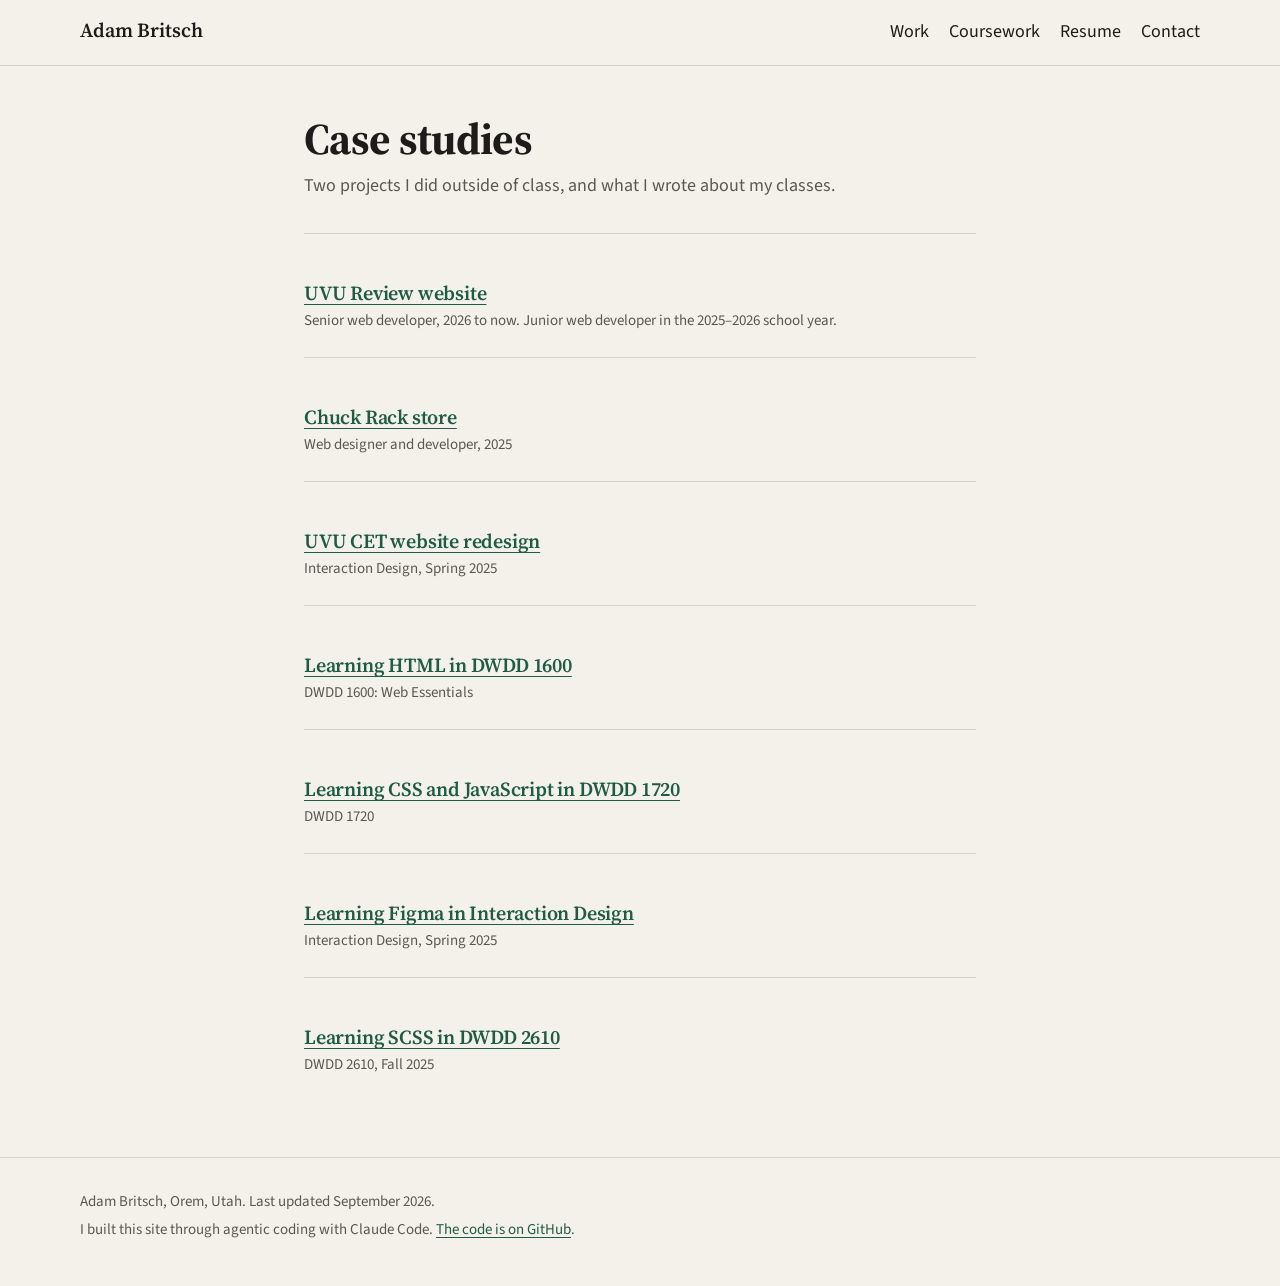
==== case-studies/index.html @ cd934121 "UVU Review roles: developer titles and tuition scholarships - Senior and junior roles are both web d" ====
<!DOCTYPE html>
<html lang="en">
<head>
    <meta charset="UTF-8">
    <meta name="viewport" content="width=device-width, initial-scale=1.0">
    <title>Case studies | Adam Britsch</title>
    <meta name="description" content="Case studies by Adam Britsch: the UVU Review website, the Chuck Rack store, and write-ups from his Web Design and Development classes.">
    <meta name="author" content="Adam Britsch">

    <link rel="preconnect" href="https://fonts.googleapis.com">
    <link rel="preconnect" href="https://fonts.gstatic.com" crossorigin>
    <link href="https://fonts.googleapis.com/css2?family=Source+Sans+3:wght@400;600&family=Source+Serif+4:opsz,wght@8..60,600;8..60,700&display=swap" rel="stylesheet">
    <link href="../css/styles.min.css" rel="stylesheet">

    <link rel="apple-touch-icon" sizes="180x180" href="../apple-touch-icon.png?v=2">
    <link rel="icon" type="image/png" sizes="32x32" href="../favicon-32x32.png?v=2">
    <link rel="icon" type="image/png" sizes="16x16" href="../favicon-16x16.png?v=2">
    <link rel="manifest" href="../site.webmanifest?v=2">
</head>
<body>
    <a class="skip-link" href="#main">Skip to main content</a>

    <header class="site-header">
        <div class="wrap">
            <a class="site-header__name" href="../index.html">Adam Britsch</a>
            <nav aria-label="Main">
                <ul class="site-nav">
                    <li><a href="../index.html#work">Work</a></li>
                    <li><a href="../index.html#coursework">Coursework</a></li>
                    <li><a href="../index.html#resume">Resume</a></li>
                    <li><a href="../index.html#contact">Contact</a></li>
                </ul>
            </nav>
        </div>
    </header>

    <main id="main" class="article">
        <h1>Case studies</h1>
        <p class="article__meta">Two projects I did outside of class, and what I wrote about my classes.</p>

        <ul class="study-list">
            <li>
                <h2><a href="uvu-review.html">UVU Review website</a></h2>
                <p class="meta">Senior web developer, 2026 to now. Junior web developer in the 2025–2026 school year.</p>
            </li>
            <li>
                <h2><a href="case-study-01.html">Chuck Rack store</a></h2>
                <p class="meta">Web designer and developer, 2025</p>
            </li>
            <li>
                <h2><a href="case-study-02.html">UVU CET website redesign</a></h2>
                <p class="meta">Interaction Design, Spring 2025</p>
            </li>
            <li>
                <h2><a href="case-study-03.html">Learning HTML in DWDD 1600</a></h2>
                <p class="meta">DWDD 1600: Web Essentials</p>
            </li>
            <li>
                <h2><a href="case-study-04.html">Learning CSS and JavaScript in DWDD 1720</a></h2>
                <p class="meta">DWDD 1720</p>
            </li>
            <li>
                <h2><a href="case-study-05.html">Learning Figma in Interaction Design</a></h2>
                <p class="meta">Interaction Design, Spring 2025</p>
            </li>
            <li>
                <h2><a href="case-study-06.html">Learning SCSS in DWDD 2610</a></h2>
                <p class="meta">DWDD 2610, Fall 2025</p>
            </li>
        </ul>
    </main>

    <footer class="site-footer">
        <div class="wrap">
            <p>Adam Britsch, Orem, Utah. Last updated September 2026.</p>
            <p>I built this site through agentic coding with Claude Code. <a href="https://github.com/adamkbritsch/Portfolio">The code is on GitHub</a>.</p>
        </div>
    </footer>
</body>
</html>
---- css/styles.min.css ----
/*! normalize.css v8.0.1 | MIT License | github.com/necolas/normalize.css */html{line-height:1.15;-webkit-text-size-adjust:100%}body{margin:0}main{display:block}h1{font-size:2em;margin:.67em 0}hr{box-sizing:content-box;height:0;overflow:visible}pre{font-family:monospace,monospace;font-size:1em}a{background-color:rgba(0,0,0,0)}abbr[title]{border-bottom:none;text-decoration:underline;text-decoration:underline dotted}b,strong{font-weight:bolder}code,kbd,samp{font-family:monospace,monospace;font-size:1em}small{font-size:80%}sub,sup{font-size:75%;line-height:0;position:relative;vertical-align:baseline}sub{bottom:-0.25em}sup{top:-0.5em}img{border-style:none}button,input,optgroup,select,textarea{font-family:inherit;font-size:100%;line-height:1.15;margin:0}button,input{overflow:visible}button,select{text-transform:none}button,[type=button],[type=reset],[type=submit]{-webkit-appearance:button;appearance:button}button::-moz-focus-inner,[type=button]::-moz-focus-inner,[type=reset]::-moz-focus-inner,[type=submit]::-moz-focus-inner{border-style:none;padding:0}button:-moz-focusring,[type=button]:-moz-focusring,[type=reset]:-moz-focusring,[type=submit]:-moz-focusring{outline:1px dotted ButtonText}fieldset{padding:.35em .75em .625em}legend{box-sizing:border-box;color:inherit;display:table;max-width:100%;padding:0;white-space:normal}progress{vertical-align:baseline}textarea{overflow:auto}[type=checkbox],[type=radio]{box-sizing:border-box;padding:0}[type=number]::-webkit-inner-spin-button,[type=number]::-webkit-outer-spin-button{height:auto}[type=search]{-webkit-appearance:textfield;appearance:textfield;outline-offset:-2px}[type=search]::-webkit-search-decoration{-webkit-appearance:none}::-webkit-file-upload-button{-webkit-appearance:button;font:inherit}details{display:block}summary{display:list-item}template{display:none}[hidden]{display:none}*,*::before,*::after{box-sizing:border-box}body{margin:0;background:#f4f1ea;color:#1d1c1a;font-family:"Source Sans 3",-apple-system,BlinkMacSystemFont,"Segoe UI",Helvetica,Arial,sans-serif;font-size:1.0625rem;font-weight:400;line-height:1.6}img{display:block;max-width:100%;height:auto}html{scroll-padding-top:99px}h1,h2,h3,h4{margin:0 0 .5em;font-family:"Source Serif 4",Georgia,"Times New Roman",serif;font-weight:600;line-height:1.15;text-wrap:balance}h1{font-size:2.375rem;font-weight:700;letter-spacing:-0.015em}h2{font-size:1.75rem;letter-spacing:-0.01em}h3{font-size:1.25rem}h4{font-size:1.125rem}p,ul,figure{margin:0 0 1em}a{color:#1f5c46;text-decoration-thickness:1px;text-underline-offset:.18em}a:hover{color:#143d2f;text-decoration-thickness:2px}a:focus-visible{outline:3px solid #1f5c46;outline-offset:2px;border-radius:2px}.skip-link{position:absolute;top:-4rem;left:16px;z-index:10;padding:.5rem .75rem;background:#1d1c1a;color:#f4f1ea;font-family:"Source Sans 3",-apple-system,BlinkMacSystemFont,"Segoe UI",Helvetica,Arial,sans-serif}.skip-link:focus{top:16px}.wrap{max-width:72rem;margin:0 auto;padding:0 16px}.meta{margin-bottom:.5rem;color:#5b5852;font-family:"Source Sans 3",-apple-system,BlinkMacSystemFont,"Segoe UI",Helvetica,Arial,sans-serif;font-size:.9375rem}.link-row{display:flex;flex-wrap:wrap;gap:.25rem 1.25rem;font-family:"Source Sans 3",-apple-system,BlinkMacSystemFont,"Segoe UI",Helvetica,Arial,sans-serif}.site-header{position:sticky;top:0;z-index:5;border-bottom:1px solid #d9d4c9;background:#f4f1ea}.site-header .wrap{display:flex;flex-wrap:wrap;align-items:baseline;justify-content:space-between;gap:.25rem 1.5rem;padding-top:.875rem;padding-bottom:.875rem}.site-header__name{color:#1d1c1a;font-family:"Source Serif 4",Georgia,"Times New Roman",serif;font-size:1.25rem;font-weight:600;text-decoration:none}.site-nav{display:flex;flex-wrap:wrap;gap:0 1.25rem;margin:0;padding:0;font-family:"Source Sans 3",-apple-system,BlinkMacSystemFont,"Segoe UI",Helvetica,Arial,sans-serif;list-style:none}.site-nav a{display:inline-block;padding:.25rem 0;color:#1d1c1a;text-decoration:none}.site-nav a:hover{color:#1f5c46;text-decoration:underline}@media(max-width: 22rem){.site-nav{gap:0 .75rem}}.intro{padding-top:2.5rem;padding-bottom:2.5rem}.intro__photo{width:96px;height:96px;margin-bottom:1.25rem;border-radius:50%}.intro__lede{max-width:42rem;font-size:1.1875rem}.section{padding:2.5rem 0;border-top:1px solid #d9d4c9}.section__intro{max-width:42rem;margin-bottom:2rem;color:#5b5852}.prose{max-width:42rem}.prose p:last-child{margin-bottom:0}.subhead{margin-top:3rem;margin-bottom:.75rem}.project{margin-bottom:3rem}.project:last-child{margin-bottom:0}.project__image{margin:0 0 1.25rem}.shot{border:1px solid #d9d4c9;border-radius:4px}.builds{display:grid;gap:2rem 1.5rem;margin:0;padding:0;list-style:none}.build img{aspect-ratio:16/10;margin-bottom:.75rem;object-fit:cover;object-position:top}.build h3{margin-bottom:.125rem;font-size:1.125rem}.build p:last-child{margin-bottom:0}.writeups{padding-left:1.25rem}.writeups li{margin-bottom:.25rem}.courses{display:grid;gap:2rem}.course ul{margin:0;padding:0;list-style:none}.course li{padding:.3rem 0;border-top:1px solid #d9d4c9}.resume{display:grid;gap:1rem 3rem}.entries{margin:0 0 2rem;padding:0;list-style:none}.entry{padding:1rem 0;border-top:1px solid #d9d4c9}.entry p{margin-bottom:.25rem}.entry__title{font-family:"Source Serif 4",Georgia,"Times New Roman",serif;font-weight:600}.resume .subhead{margin-top:2rem}.skills{padding-left:1.25rem}.contact-list{margin:0;padding:0;list-style:none}.contact-list li{display:grid;grid-template-columns:5.5rem 1fr;gap:1rem;padding:.6rem 0;border-top:1px solid #d9d4c9;overflow-wrap:anywhere}.contact-list span{color:#5b5852;font-family:"Source Sans 3",-apple-system,BlinkMacSystemFont,"Segoe UI",Helvetica,Arial,sans-serif}.site-footer{padding:2rem 0 2.5rem;border-top:1px solid #d9d4c9;color:#5b5852;font-family:"Source Sans 3",-apple-system,BlinkMacSystemFont,"Segoe UI",Helvetica,Arial,sans-serif;font-size:.9375rem}.site-footer p{margin-bottom:.25rem}.article{display:grid;grid-template-columns:1fr min(42rem,100%) 1fr;padding:2rem 16px 3.5rem}.article>*{grid-column:2}.article>figure{grid-column:1/-1;justify-self:center;width:100%;max-width:60rem;margin:1.5rem 0 2rem}.article h1{margin-bottom:.5rem}.article h2{margin-top:2rem;font-size:1.5rem}.article li{margin-bottom:.5rem}.article figcaption{margin-top:.5rem;color:#5b5852;font-family:"Source Sans 3",-apple-system,BlinkMacSystemFont,"Segoe UI",Helvetica,Arial,sans-serif;font-size:.9375rem}.article__back{margin-bottom:1.5rem;font-family:"Source Sans 3",-apple-system,BlinkMacSystemFont,"Segoe UI",Helvetica,Arial,sans-serif;font-size:.9375rem}.article__meta{margin-bottom:2rem;color:#5b5852;font-family:"Source Sans 3",-apple-system,BlinkMacSystemFont,"Segoe UI",Helvetica,Arial,sans-serif}.article__note{color:#5b5852;font-family:"Source Sans 3",-apple-system,BlinkMacSystemFont,"Segoe UI",Helvetica,Arial,sans-serif;font-size:.9375rem}.article__links{margin-top:2rem;padding-top:1.25rem;border-top:1px solid #d9d4c9}.pager{display:flex;justify-content:space-between;gap:1rem;margin-top:1.5rem;font-family:"Source Sans 3",-apple-system,BlinkMacSystemFont,"Segoe UI",Helvetica,Arial,sans-serif}.pager a{max-width:48%}.pager a[rel=next]{margin-left:auto;text-align:right}.pager span{display:block;color:#5b5852;font-size:.875rem}.study-list{margin:0;padding:0;list-style:none}.study-list li{padding:1rem 0;border-top:1px solid #d9d4c9}.study-list h2{margin-bottom:.25rem;font-size:1.25rem}.study-list p{margin:0}@media only screen and (min-width: 35rem){html{scroll-padding-top:65px}body{font-size:1.125rem}h1{font-size:2.75rem}h2{font-size:2rem}.intro{display:grid;grid-template-columns:auto 1fr;align-items:start;gap:0 1.75rem;padding-top:3.5rem;padding-bottom:3.5rem}.intro__photo{width:120px;height:120px;margin:.35rem 0 0}.section{padding:3.5rem 0}.builds,.courses{grid-template-columns:repeat(2, 1fr)}.article{padding-top:3rem}.article h1{font-size:2.5rem}}@media only screen and (min-width: 60rem){h1{font-size:3.25rem}.project{display:grid;grid-template-columns:3fr 2fr;align-items:center;gap:2.5rem;margin-bottom:4rem}.project__image{margin:0}.builds,.courses{grid-template-columns:repeat(3, 1fr)}.resume{grid-template-columns:3fr 2fr}.article h1{font-size:2.75rem}}
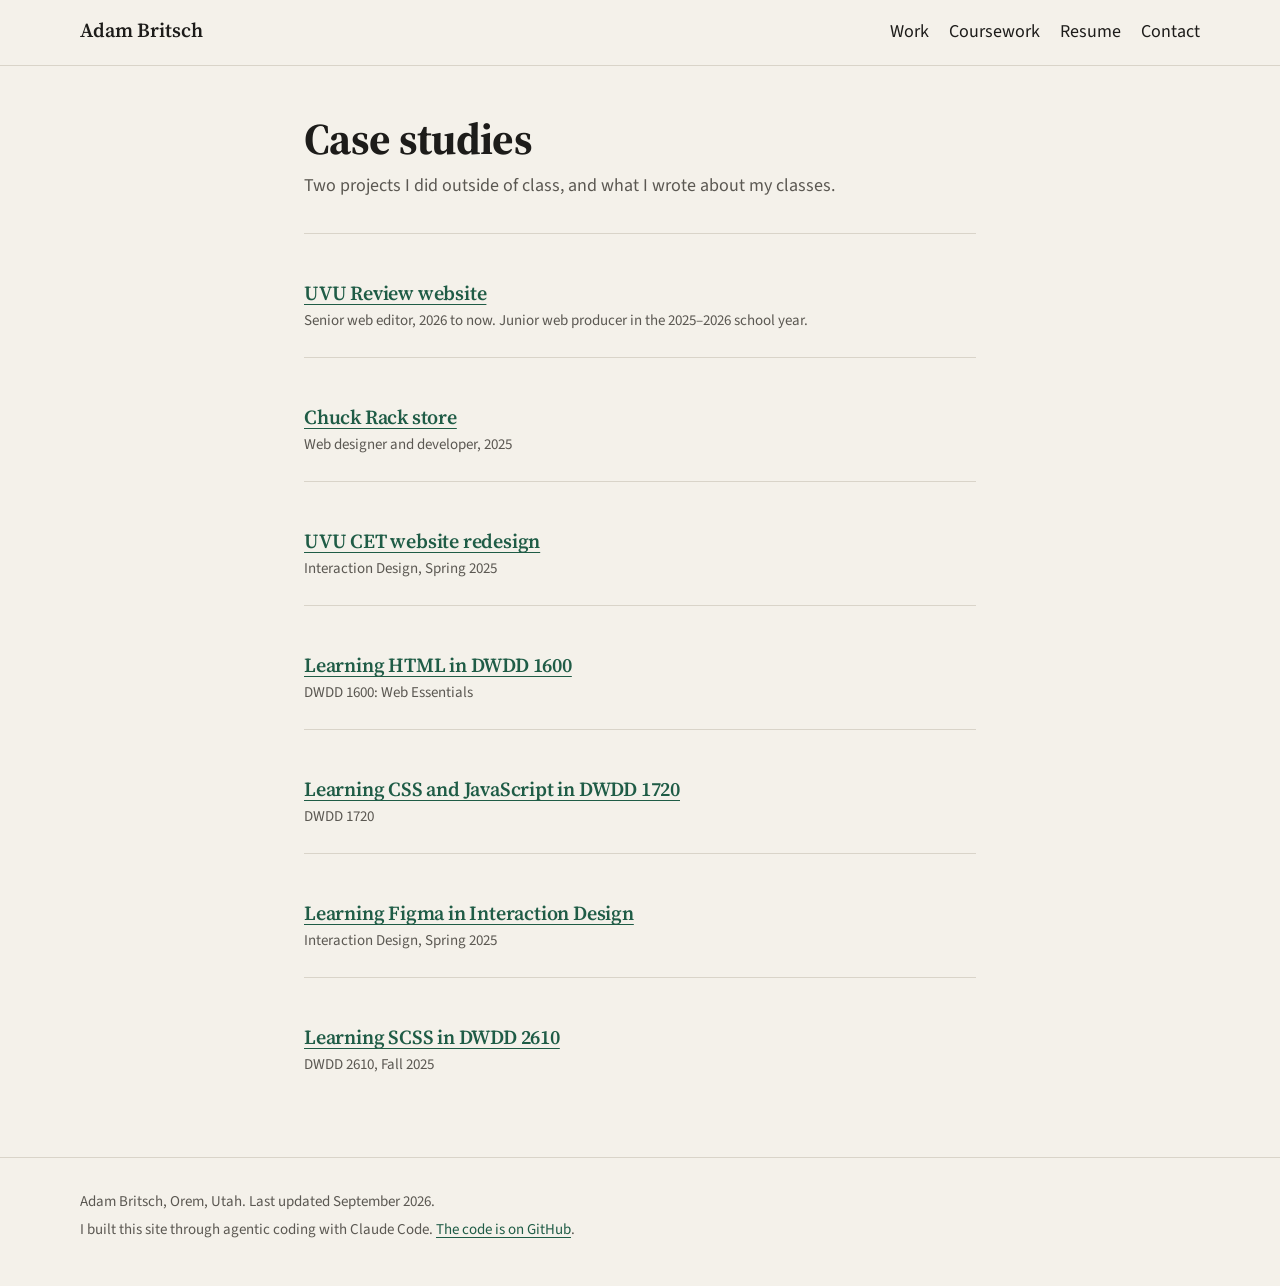
==== commit 8a49d464: "Match UVU Review titles to the record: junior web producer, senior web editor The Review's 2025-2026" ====
--- a/case-studies/index.html
+++ b/case-studies/index.html
@@ -41,7 +41,7 @@
         <ul class="study-list">
             <li>
                 <h2><a href="uvu-review.html">UVU Review website</a></h2>
-                <p class="meta">Senior web developer, 2026 to now. Junior web developer in the 2025–2026 school year.</p>
+                <p class="meta">Senior web editor, 2026 to now. Junior web producer in the 2025–2026 school year.</p>
             </li>
             <li>
                 <h2><a href="case-study-01.html">Chuck Rack store</a></h2>
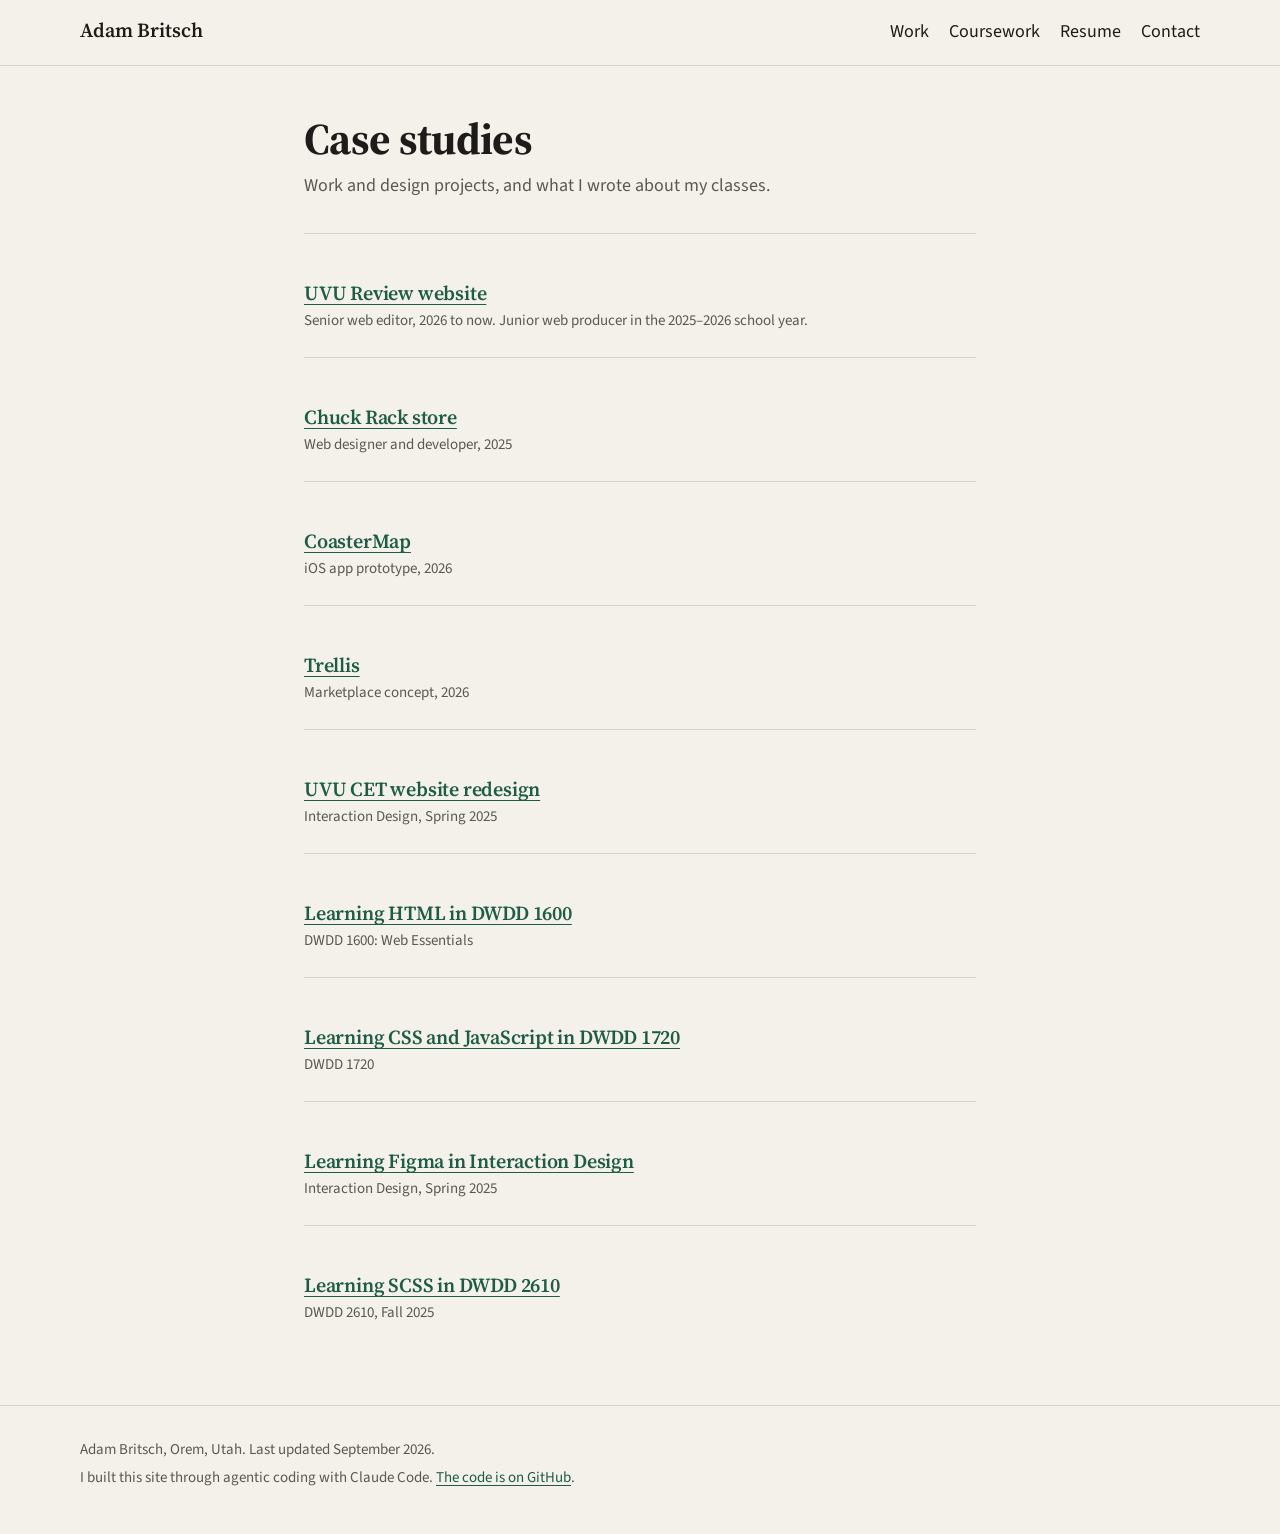
==== commit 6feedae6: "Give CoasterMap and Trellis their own pages, and rein in the image sizes - New pages for both projec" ====
--- a/case-studies/index.html
+++ b/case-studies/index.html
@@ -36,7 +36,7 @@
 
     <main id="main" class="article">
         <h1>Case studies</h1>
-        <p class="article__meta">Two projects I did outside of class, and what I wrote about my classes.</p>
+        <p class="article__meta">Work and design projects, and what I wrote about my classes.</p>
 
         <ul class="study-list">
             <li>
@@ -46,6 +46,14 @@
             <li>
                 <h2><a href="case-study-01.html">Chuck Rack store</a></h2>
                 <p class="meta">Web designer and developer, 2025</p>
+            </li>
+            <li>
+                <h2><a href="coastermap.html">CoasterMap</a></h2>
+                <p class="meta">iOS app prototype, 2026</p>
+            </li>
+            <li>
+                <h2><a href="trellis.html">Trellis</a></h2>
+                <p class="meta">Marketplace concept, 2026</p>
             </li>
             <li>
                 <h2><a href="case-study-02.html">UVU CET website redesign</a></h2>
--- a/css/styles.min.css
+++ b/css/styles.min.css
@@ -1 +1 @@
-/*! normalize.css v8.0.1 | MIT License | github.com/necolas/normalize.css */html{line-height:1.15;-webkit-text-size-adjust:100%}body{margin:0}main{display:block}h1{font-size:2em;margin:.67em 0}hr{box-sizing:content-box;height:0;overflow:visible}pre{font-family:monospace,monospace;font-size:1em}a{background-color:rgba(0,0,0,0)}abbr[title]{border-bottom:none;text-decoration:underline;text-decoration:underline dotted}b,strong{font-weight:bolder}code,kbd,samp{font-family:monospace,monospace;font-size:1em}small{font-size:80%}sub,sup{font-size:75%;line-height:0;position:relative;vertical-align:baseline}sub{bottom:-0.25em}sup{top:-0.5em}img{border-style:none}button,input,optgroup,select,textarea{font-family:inherit;font-size:100%;line-height:1.15;margin:0}button,input{overflow:visible}button,select{text-transform:none}button,[type=button],[type=reset],[type=submit]{-webkit-appearance:button;appearance:button}button::-moz-focus-inner,[type=button]::-moz-focus-inner,[type=reset]::-moz-focus-inner,[type=submit]::-moz-focus-inner{border-style:none;padding:0}button:-moz-focusring,[type=button]:-moz-focusring,[type=reset]:-moz-focusring,[type=submit]:-moz-focusring{outline:1px dotted ButtonText}fieldset{padding:.35em .75em .625em}legend{box-sizing:border-box;color:inherit;display:table;max-width:100%;padding:0;white-space:normal}progress{vertical-align:baseline}textarea{overflow:auto}[type=checkbox],[type=radio]{box-sizing:border-box;padding:0}[type=number]::-webkit-inner-spin-button,[type=number]::-webkit-outer-spin-button{height:auto}[type=search]{-webkit-appearance:textfield;appearance:textfield;outline-offset:-2px}[type=search]::-webkit-search-decoration{-webkit-appearance:none}::-webkit-file-upload-button{-webkit-appearance:button;font:inherit}details{display:block}summary{display:list-item}template{display:none}[hidden]{display:none}*,*::before,*::after{box-sizing:border-box}body{margin:0;background:#f4f1ea;color:#1d1c1a;font-family:"Source Sans 3",-apple-system,BlinkMacSystemFont,"Segoe UI",Helvetica,Arial,sans-serif;font-size:1.0625rem;font-weight:400;line-height:1.6}img{display:block;max-width:100%;height:auto}html{scroll-padding-top:99px}h1,h2,h3,h4{margin:0 0 .5em;font-family:"Source Serif 4",Georgia,"Times New Roman",serif;font-weight:600;line-height:1.15;text-wrap:balance}h1{font-size:2.375rem;font-weight:700;letter-spacing:-0.015em}h2{font-size:1.75rem;letter-spacing:-0.01em}h3{font-size:1.25rem}h4{font-size:1.125rem}p,ul,figure{margin:0 0 1em}a{color:#1f5c46;text-decoration-thickness:1px;text-underline-offset:.18em}a:hover{color:#143d2f;text-decoration-thickness:2px}a:focus-visible{outline:3px solid #1f5c46;outline-offset:2px;border-radius:2px}.skip-link{position:absolute;top:-4rem;left:16px;z-index:10;padding:.5rem .75rem;background:#1d1c1a;color:#f4f1ea;font-family:"Source Sans 3",-apple-system,BlinkMacSystemFont,"Segoe UI",Helvetica,Arial,sans-serif}.skip-link:focus{top:16px}.wrap{max-width:72rem;margin:0 auto;padding:0 16px}.meta{margin-bottom:.5rem;color:#5b5852;font-family:"Source Sans 3",-apple-system,BlinkMacSystemFont,"Segoe UI",Helvetica,Arial,sans-serif;font-size:.9375rem}.link-row{display:flex;flex-wrap:wrap;gap:.25rem 1.25rem;font-family:"Source Sans 3",-apple-system,BlinkMacSystemFont,"Segoe UI",Helvetica,Arial,sans-serif}.site-header{position:sticky;top:0;z-index:5;border-bottom:1px solid #d9d4c9;background:#f4f1ea}.site-header .wrap{display:flex;flex-wrap:wrap;align-items:baseline;justify-content:space-between;gap:.25rem 1.5rem;padding-top:.875rem;padding-bottom:.875rem}.site-header__name{color:#1d1c1a;font-family:"Source Serif 4",Georgia,"Times New Roman",serif;font-size:1.25rem;font-weight:600;text-decoration:none}.site-nav{display:flex;flex-wrap:wrap;gap:0 1.25rem;margin:0;padding:0;font-family:"Source Sans 3",-apple-system,BlinkMacSystemFont,"Segoe UI",Helvetica,Arial,sans-serif;list-style:none}.site-nav a{display:inline-block;padding:.25rem 0;color:#1d1c1a;text-decoration:none}.site-nav a:hover{color:#1f5c46;text-decoration:underline}@media(max-width: 22rem){.site-nav{gap:0 .75rem}}.intro{padding-top:2.5rem;padding-bottom:2.5rem}.intro__photo{width:96px;height:96px;margin-bottom:1.25rem;border-radius:50%}.intro__lede{max-width:42rem;font-size:1.1875rem}.section{padding:2.5rem 0;border-top:1px solid #d9d4c9}.section__intro{max-width:42rem;margin-bottom:2rem;color:#5b5852}.prose{max-width:42rem}.prose p:last-child{margin-bottom:0}.subhead{margin-top:3rem;margin-bottom:.75rem}.project{margin-bottom:3rem}.project:last-child{margin-bottom:0}.project__image{margin:0 0 1.25rem}.shot{border:1px solid #d9d4c9;border-radius:4px}.builds{display:grid;gap:2rem 1.5rem;margin:0;padding:0;list-style:none}.build img{aspect-ratio:16/10;margin-bottom:.75rem;object-fit:cover;object-position:top}.build h3{margin-bottom:.125rem;font-size:1.125rem}.build p:last-child{margin-bottom:0}.writeups{padding-left:1.25rem}.writeups li{margin-bottom:.25rem}.courses{display:grid;gap:2rem}.course ul{margin:0;padding:0;list-style:none}.course li{padding:.3rem 0;border-top:1px solid #d9d4c9}.resume{display:grid;gap:1rem 3rem}.entries{margin:0 0 2rem;padding:0;list-style:none}.entry{padding:1rem 0;border-top:1px solid #d9d4c9}.entry p{margin-bottom:.25rem}.entry__title{font-family:"Source Serif 4",Georgia,"Times New Roman",serif;font-weight:600}.resume .subhead{margin-top:2rem}.skills{padding-left:1.25rem}.contact-list{margin:0;padding:0;list-style:none}.contact-list li{display:grid;grid-template-columns:5.5rem 1fr;gap:1rem;padding:.6rem 0;border-top:1px solid #d9d4c9;overflow-wrap:anywhere}.contact-list span{color:#5b5852;font-family:"Source Sans 3",-apple-system,BlinkMacSystemFont,"Segoe UI",Helvetica,Arial,sans-serif}.site-footer{padding:2rem 0 2.5rem;border-top:1px solid #d9d4c9;color:#5b5852;font-family:"Source Sans 3",-apple-system,BlinkMacSystemFont,"Segoe UI",Helvetica,Arial,sans-serif;font-size:.9375rem}.site-footer p{margin-bottom:.25rem}.article{display:grid;grid-template-columns:1fr min(42rem,100%) 1fr;padding:2rem 16px 3.5rem}.article>*{grid-column:2}.article>figure{grid-column:1/-1;justify-self:center;width:100%;max-width:60rem;margin:1.5rem 0 2rem}.article h1{margin-bottom:.5rem}.article h2{margin-top:2rem;font-size:1.5rem}.article li{margin-bottom:.5rem}.article figcaption{margin-top:.5rem;color:#5b5852;font-family:"Source Sans 3",-apple-system,BlinkMacSystemFont,"Segoe UI",Helvetica,Arial,sans-serif;font-size:.9375rem}.article__back{margin-bottom:1.5rem;font-family:"Source Sans 3",-apple-system,BlinkMacSystemFont,"Segoe UI",Helvetica,Arial,sans-serif;font-size:.9375rem}.article__meta{margin-bottom:2rem;color:#5b5852;font-family:"Source Sans 3",-apple-system,BlinkMacSystemFont,"Segoe UI",Helvetica,Arial,sans-serif}.article__note{color:#5b5852;font-family:"Source Sans 3",-apple-system,BlinkMacSystemFont,"Segoe UI",Helvetica,Arial,sans-serif;font-size:.9375rem}.article__links{margin-top:2rem;padding-top:1.25rem;border-top:1px solid #d9d4c9}.pager{display:flex;justify-content:space-between;gap:1rem;margin-top:1.5rem;font-family:"Source Sans 3",-apple-system,BlinkMacSystemFont,"Segoe UI",Helvetica,Arial,sans-serif}.pager a{max-width:48%}.pager a[rel=next]{margin-left:auto;text-align:right}.pager span{display:block;color:#5b5852;font-size:.875rem}.study-list{margin:0;padding:0;list-style:none}.study-list li{padding:1rem 0;border-top:1px solid #d9d4c9}.study-list h2{margin-bottom:.25rem;font-size:1.25rem}.study-list p{margin:0}@media only screen and (min-width: 35rem){html{scroll-padding-top:65px}body{font-size:1.125rem}h1{font-size:2.75rem}h2{font-size:2rem}.intro{display:grid;grid-template-columns:auto 1fr;align-items:start;gap:0 1.75rem;padding-top:3.5rem;padding-bottom:3.5rem}.intro__photo{width:120px;height:120px;margin:.35rem 0 0}.section{padding:3.5rem 0}.builds,.courses{grid-template-columns:repeat(2, 1fr)}.article{padding-top:3rem}.article h1{font-size:2.5rem}}@media only screen and (min-width: 60rem){h1{font-size:3.25rem}.project{display:grid;grid-template-columns:3fr 2fr;align-items:center;gap:2.5rem;margin-bottom:4rem}.project__image{margin:0}.builds,.courses{grid-template-columns:repeat(3, 1fr)}.resume{grid-template-columns:3fr 2fr}.article h1{font-size:2.75rem}}
+/*! normalize.css v8.0.1 | MIT License | github.com/necolas/normalize.css */html{line-height:1.15;-webkit-text-size-adjust:100%}body{margin:0}main{display:block}h1{font-size:2em;margin:.67em 0}hr{box-sizing:content-box;height:0;overflow:visible}pre{font-family:monospace,monospace;font-size:1em}a{background-color:rgba(0,0,0,0)}abbr[title]{border-bottom:none;text-decoration:underline;text-decoration:underline dotted}b,strong{font-weight:bolder}code,kbd,samp{font-family:monospace,monospace;font-size:1em}small{font-size:80%}sub,sup{font-size:75%;line-height:0;position:relative;vertical-align:baseline}sub{bottom:-0.25em}sup{top:-0.5em}img{border-style:none}button,input,optgroup,select,textarea{font-family:inherit;font-size:100%;line-height:1.15;margin:0}button,input{overflow:visible}button,select{text-transform:none}button,[type=button],[type=reset],[type=submit]{-webkit-appearance:button;appearance:button}button::-moz-focus-inner,[type=button]::-moz-focus-inner,[type=reset]::-moz-focus-inner,[type=submit]::-moz-focus-inner{border-style:none;padding:0}button:-moz-focusring,[type=button]:-moz-focusring,[type=reset]:-moz-focusring,[type=submit]:-moz-focusring{outline:1px dotted ButtonText}fieldset{padding:.35em .75em .625em}legend{box-sizing:border-box;color:inherit;display:table;max-width:100%;padding:0;white-space:normal}progress{vertical-align:baseline}textarea{overflow:auto}[type=checkbox],[type=radio]{box-sizing:border-box;padding:0}[type=number]::-webkit-inner-spin-button,[type=number]::-webkit-outer-spin-button{height:auto}[type=search]{-webkit-appearance:textfield;appearance:textfield;outline-offset:-2px}[type=search]::-webkit-search-decoration{-webkit-appearance:none}::-webkit-file-upload-button{-webkit-appearance:button;font:inherit}details{display:block}summary{display:list-item}template{display:none}[hidden]{display:none}*,*::before,*::after{box-sizing:border-box}body{margin:0;background:#f4f1ea;color:#1d1c1a;font-family:"Source Sans 3",-apple-system,BlinkMacSystemFont,"Segoe UI",Helvetica,Arial,sans-serif;font-size:1.0625rem;font-weight:400;line-height:1.6}img{display:block;max-width:100%;height:auto}html{scroll-padding-top:99px}h1,h2,h3,h4{margin:0 0 .5em;font-family:"Source Serif 4",Georgia,"Times New Roman",serif;font-weight:600;line-height:1.15;text-wrap:balance}h1{font-size:2.375rem;font-weight:700;letter-spacing:-0.015em}h2{font-size:1.75rem;letter-spacing:-0.01em}h3{font-size:1.25rem}h4{font-size:1.125rem}p,ul,figure{margin:0 0 1em}a{color:#1f5c46;text-decoration-thickness:1px;text-underline-offset:.18em}a:hover{color:#143d2f;text-decoration-thickness:2px}a:focus-visible{outline:3px solid #1f5c46;outline-offset:2px;border-radius:2px}.skip-link{position:absolute;top:-4rem;left:16px;z-index:10;padding:.5rem .75rem;background:#1d1c1a;color:#f4f1ea;font-family:"Source Sans 3",-apple-system,BlinkMacSystemFont,"Segoe UI",Helvetica,Arial,sans-serif}.skip-link:focus{top:16px}.wrap{max-width:72rem;margin:0 auto;padding:0 16px}.meta{margin-bottom:.5rem;color:#5b5852;font-family:"Source Sans 3",-apple-system,BlinkMacSystemFont,"Segoe UI",Helvetica,Arial,sans-serif;font-size:.9375rem}.link-row{display:flex;flex-wrap:wrap;gap:.25rem 1.25rem;font-family:"Source Sans 3",-apple-system,BlinkMacSystemFont,"Segoe UI",Helvetica,Arial,sans-serif}.site-header{position:sticky;top:0;z-index:5;border-bottom:1px solid #d9d4c9;background:#f4f1ea}.site-header .wrap{display:flex;flex-wrap:wrap;align-items:baseline;justify-content:space-between;gap:.25rem 1.5rem;padding-top:.875rem;padding-bottom:.875rem}.site-header__name{color:#1d1c1a;font-family:"Source Serif 4",Georgia,"Times New Roman",serif;font-size:1.25rem;font-weight:600;text-decoration:none}.site-nav{display:flex;flex-wrap:wrap;gap:0 1.25rem;margin:0;padding:0;font-family:"Source Sans 3",-apple-system,BlinkMacSystemFont,"Segoe UI",Helvetica,Arial,sans-serif;list-style:none}.site-nav a{display:inline-block;padding:.25rem 0;color:#1d1c1a;text-decoration:none}.site-nav a:hover{color:#1f5c46;text-decoration:underline}@media(max-width: 22rem){.site-nav{gap:0 .75rem}}.intro{padding-top:2.5rem;padding-bottom:2.5rem}.intro__photo{width:96px;height:96px;margin-bottom:1.25rem;border-radius:50%}.intro__lede{max-width:42rem;font-size:1.1875rem}.section{padding:2.5rem 0;border-top:1px solid #d9d4c9}.section__intro{max-width:42rem;margin-bottom:2rem;color:#5b5852}.prose{max-width:42rem}.prose p:last-child{margin-bottom:0}.subhead{margin-top:3rem;margin-bottom:.75rem}.project{margin-bottom:3rem}.project:last-child{margin-bottom:0}.project__image{margin:0 0 1.25rem}.shot{border:1px solid #d9d4c9;border-radius:4px}.figure--phones{max-width:40rem}.figure--icons{max-width:20rem}.figure--screen{max-width:44rem}.writeups{padding-left:1.25rem}.writeups li{margin-bottom:.25rem}.courses{display:grid;gap:2rem}.course ul{margin:0;padding:0;list-style:none}.course li{padding:.3rem 0;border-top:1px solid #d9d4c9}.resume{display:grid;gap:1rem 3rem}.entries{margin:0 0 2rem;padding:0;list-style:none}.entry{padding:1rem 0;border-top:1px solid #d9d4c9}.entry p{margin-bottom:.25rem}.entry__title{font-family:"Source Serif 4",Georgia,"Times New Roman",serif;font-weight:600}.resume .subhead{margin-top:2rem}.skills{padding-left:1.25rem}.contact-list{margin:0;padding:0;list-style:none}.contact-list li{display:grid;grid-template-columns:5.5rem 1fr;gap:1rem;padding:.6rem 0;border-top:1px solid #d9d4c9;overflow-wrap:anywhere}.contact-list span{color:#5b5852;font-family:"Source Sans 3",-apple-system,BlinkMacSystemFont,"Segoe UI",Helvetica,Arial,sans-serif}.site-footer{padding:2rem 0 2.5rem;border-top:1px solid #d9d4c9;color:#5b5852;font-family:"Source Sans 3",-apple-system,BlinkMacSystemFont,"Segoe UI",Helvetica,Arial,sans-serif;font-size:.9375rem}.site-footer p{margin-bottom:.25rem}.article{display:grid;grid-template-columns:1fr min(42rem,100%) 1fr;padding:2rem 16px 3.5rem}.article>*{grid-column:2}.article>figure{grid-column:1/-1;justify-self:center;width:100%;max-width:60rem;margin:1.5rem 0 2rem}.article h1{margin-bottom:.5rem}.article h2{margin-top:2rem;font-size:1.5rem}.article li{margin-bottom:.5rem}.article figcaption{margin-top:.5rem;color:#5b5852;font-family:"Source Sans 3",-apple-system,BlinkMacSystemFont,"Segoe UI",Helvetica,Arial,sans-serif;font-size:.9375rem}.article__back{margin-bottom:1.5rem;font-family:"Source Sans 3",-apple-system,BlinkMacSystemFont,"Segoe UI",Helvetica,Arial,sans-serif;font-size:.9375rem}.article__meta{margin-bottom:2rem;color:#5b5852;font-family:"Source Sans 3",-apple-system,BlinkMacSystemFont,"Segoe UI",Helvetica,Arial,sans-serif}.article__note{color:#5b5852;font-family:"Source Sans 3",-apple-system,BlinkMacSystemFont,"Segoe UI",Helvetica,Arial,sans-serif;font-size:.9375rem}.article__links{margin-top:2rem;padding-top:1.25rem;border-top:1px solid #d9d4c9}.pager{display:flex;justify-content:space-between;gap:1rem;margin-top:1.5rem;font-family:"Source Sans 3",-apple-system,BlinkMacSystemFont,"Segoe UI",Helvetica,Arial,sans-serif}.pager a{max-width:48%}.pager a[rel=next]{margin-left:auto;text-align:right}.pager span{display:block;color:#5b5852;font-size:.875rem}.study-list{margin:0;padding:0;list-style:none}.study-list li{padding:1rem 0;border-top:1px solid #d9d4c9}.study-list h2{margin-bottom:.25rem;font-size:1.25rem}.study-list p{margin:0}@media only screen and (min-width: 35rem){html{scroll-padding-top:65px}body{font-size:1.125rem}h1{font-size:2.75rem}h2{font-size:2rem}.intro{display:grid;grid-template-columns:auto 1fr;align-items:start;gap:0 1.75rem;padding-top:3.5rem;padding-bottom:3.5rem}.intro__photo{width:120px;height:120px;margin:.35rem 0 0}.section{padding:3.5rem 0}.courses{grid-template-columns:repeat(2, 1fr)}.article{padding-top:3rem}.article h1{font-size:2.5rem}}@media only screen and (min-width: 60rem){h1{font-size:3.25rem}.project{display:grid;grid-template-columns:3fr 2fr;align-items:center;gap:2.5rem;margin-bottom:4rem}.project__image{margin:0}.courses{grid-template-columns:repeat(3, 1fr)}.resume{grid-template-columns:3fr 2fr}.article h1{font-size:2.75rem}}
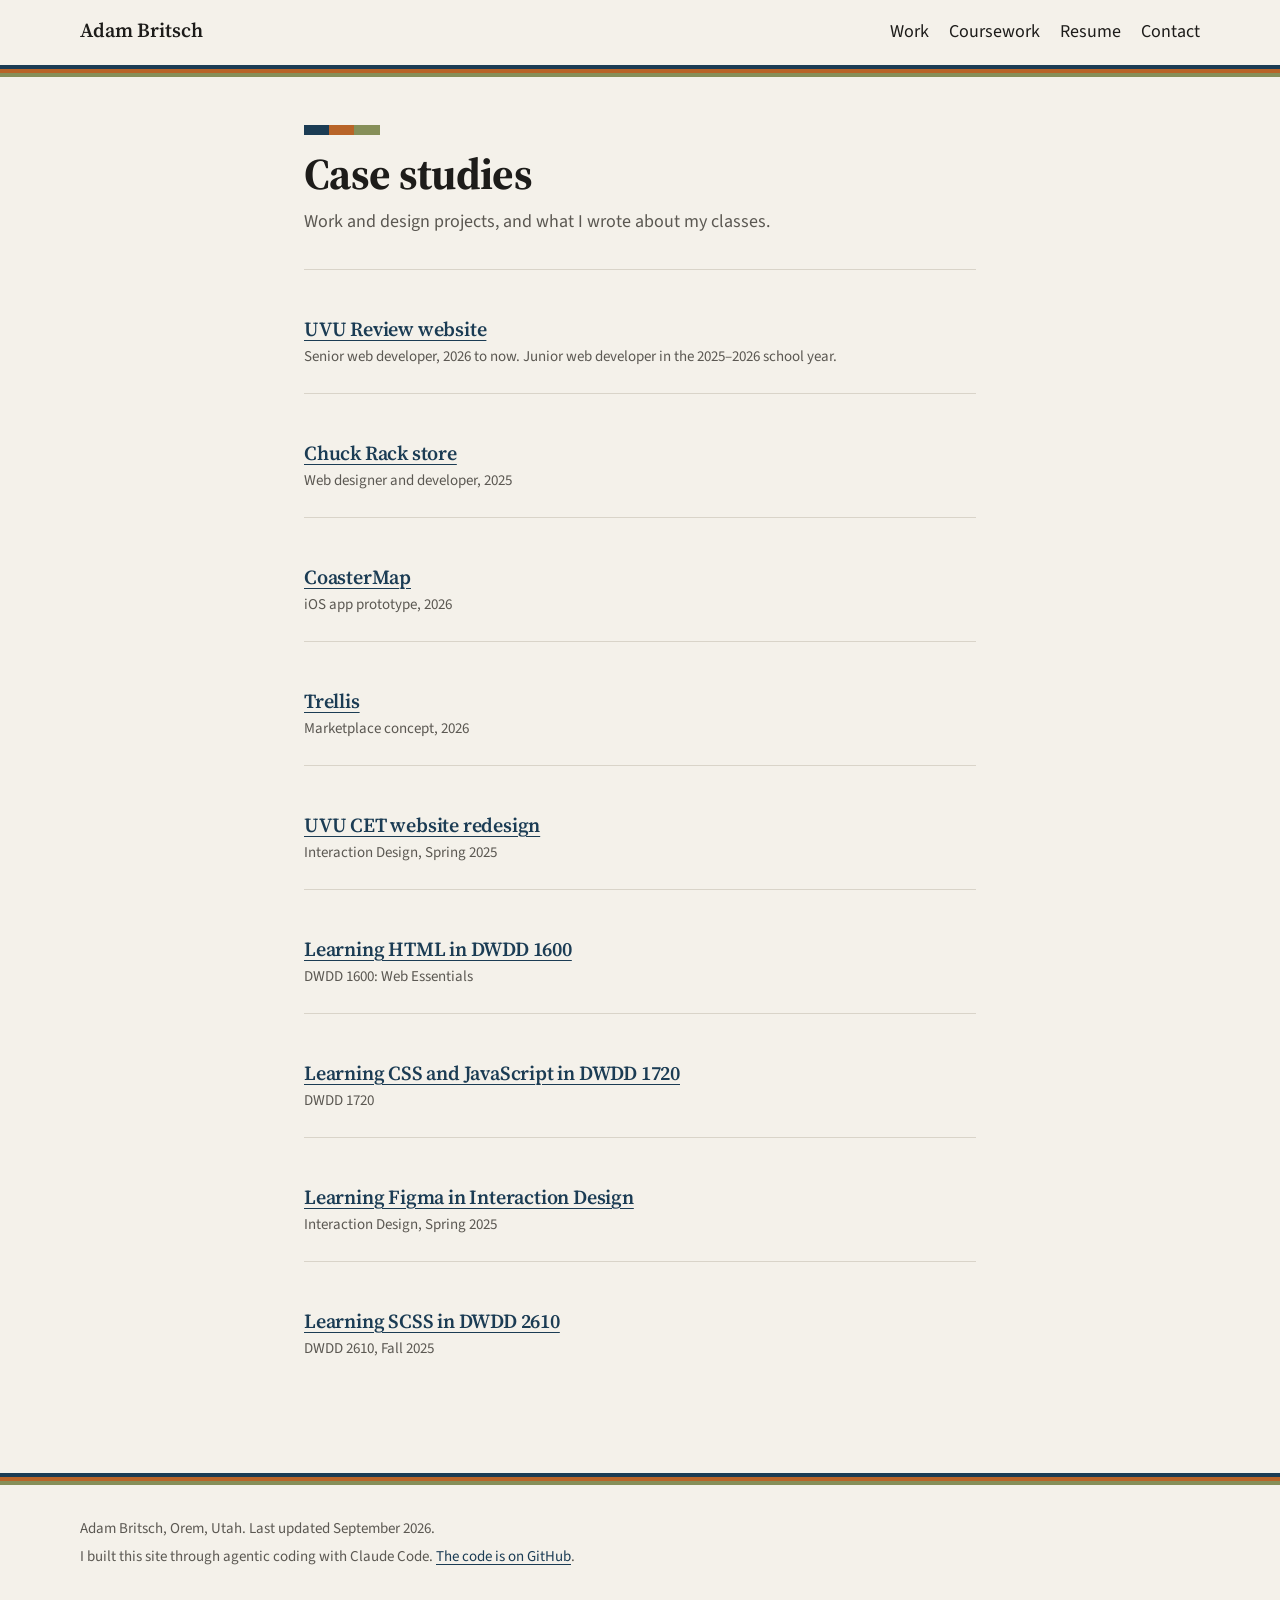
==== commit 0d4cb48b: "Call both UVU Review titles web developer Between editor and developer, developer is the one that ma" ====
--- a/case-studies/index.html
+++ b/case-studies/index.html
@@ -41,7 +41,7 @@
         <ul class="study-list">
             <li>
                 <h2><a href="uvu-review.html">UVU Review website</a></h2>
-                <p class="meta">Senior web editor, 2026 to now. Junior web producer in the 2025–2026 school year.</p>
+                <p class="meta">Senior web developer, 2026 to now. Junior web developer in the 2025–2026 school year.</p>
             </li>
             <li>
                 <h2><a href="case-study-01.html">Chuck Rack store</a></h2>
--- a/css/styles.min.css
+++ b/css/styles.min.css
@@ -1 +1 @@
-/*! normalize.css v8.0.1 | MIT License | github.com/necolas/normalize.css */html{line-height:1.15;-webkit-text-size-adjust:100%}body{margin:0}main{display:block}h1{font-size:2em;margin:.67em 0}hr{box-sizing:content-box;height:0;overflow:visible}pre{font-family:monospace,monospace;font-size:1em}a{background-color:rgba(0,0,0,0)}abbr[title]{border-bottom:none;text-decoration:underline;text-decoration:underline dotted}b,strong{font-weight:bolder}code,kbd,samp{font-family:monospace,monospace;font-size:1em}small{font-size:80%}sub,sup{font-size:75%;line-height:0;position:relative;vertical-align:baseline}sub{bottom:-0.25em}sup{top:-0.5em}img{border-style:none}button,input,optgroup,select,textarea{font-family:inherit;font-size:100%;line-height:1.15;margin:0}button,input{overflow:visible}button,select{text-transform:none}button,[type=button],[type=reset],[type=submit]{-webkit-appearance:button;appearance:button}button::-moz-focus-inner,[type=button]::-moz-focus-inner,[type=reset]::-moz-focus-inner,[type=submit]::-moz-focus-inner{border-style:none;padding:0}button:-moz-focusring,[type=button]:-moz-focusring,[type=reset]:-moz-focusring,[type=submit]:-moz-focusring{outline:1px dotted ButtonText}fieldset{padding:.35em .75em .625em}legend{box-sizing:border-box;color:inherit;display:table;max-width:100%;padding:0;white-space:normal}progress{vertical-align:baseline}textarea{overflow:auto}[type=checkbox],[type=radio]{box-sizing:border-box;padding:0}[type=number]::-webkit-inner-spin-button,[type=number]::-webkit-outer-spin-button{height:auto}[type=search]{-webkit-appearance:textfield;appearance:textfield;outline-offset:-2px}[type=search]::-webkit-search-decoration{-webkit-appearance:none}::-webkit-file-upload-button{-webkit-appearance:button;font:inherit}details{display:block}summary{display:list-item}template{display:none}[hidden]{display:none}*,*::before,*::after{box-sizing:border-box}body{margin:0;background:#f4f1ea;color:#1d1c1a;font-family:"Source Sans 3",-apple-system,BlinkMacSystemFont,"Segoe UI",Helvetica,Arial,sans-serif;font-size:1.0625rem;font-weight:400;line-height:1.6}img{display:block;max-width:100%;height:auto}html{scroll-padding-top:99px}h1,h2,h3,h4{margin:0 0 .5em;font-family:"Source Serif 4",Georgia,"Times New Roman",serif;font-weight:600;line-height:1.15;text-wrap:balance}h1{font-size:2.375rem;font-weight:700;letter-spacing:-0.015em}h2{font-size:1.75rem;letter-spacing:-0.01em}h3{font-size:1.25rem}h4{font-size:1.125rem}p,ul,figure{margin:0 0 1em}a{color:#1f5c46;text-decoration-thickness:1px;text-underline-offset:.18em}a:hover{color:#143d2f;text-decoration-thickness:2px}a:focus-visible{outline:3px solid #1f5c46;outline-offset:2px;border-radius:2px}.skip-link{position:absolute;top:-4rem;left:16px;z-index:10;padding:.5rem .75rem;background:#1d1c1a;color:#f4f1ea;font-family:"Source Sans 3",-apple-system,BlinkMacSystemFont,"Segoe UI",Helvetica,Arial,sans-serif}.skip-link:focus{top:16px}.wrap{max-width:72rem;margin:0 auto;padding:0 16px}.meta{margin-bottom:.5rem;color:#5b5852;font-family:"Source Sans 3",-apple-system,BlinkMacSystemFont,"Segoe UI",Helvetica,Arial,sans-serif;font-size:.9375rem}.link-row{display:flex;flex-wrap:wrap;gap:.25rem 1.25rem;font-family:"Source Sans 3",-apple-system,BlinkMacSystemFont,"Segoe UI",Helvetica,Arial,sans-serif}.site-header{position:sticky;top:0;z-index:5;border-bottom:1px solid #d9d4c9;background:#f4f1ea}.site-header .wrap{display:flex;flex-wrap:wrap;align-items:baseline;justify-content:space-between;gap:.25rem 1.5rem;padding-top:.875rem;padding-bottom:.875rem}.site-header__name{color:#1d1c1a;font-family:"Source Serif 4",Georgia,"Times New Roman",serif;font-size:1.25rem;font-weight:600;text-decoration:none}.site-nav{display:flex;flex-wrap:wrap;gap:0 1.25rem;margin:0;padding:0;font-family:"Source Sans 3",-apple-system,BlinkMacSystemFont,"Segoe UI",Helvetica,Arial,sans-serif;list-style:none}.site-nav a{display:inline-block;padding:.25rem 0;color:#1d1c1a;text-decoration:none}.site-nav a:hover{color:#1f5c46;text-decoration:underline}@media(max-width: 22rem){.site-nav{gap:0 .75rem}}.intro{padding-top:2.5rem;padding-bottom:2.5rem}.intro__photo{width:96px;height:96px;margin-bottom:1.25rem;border-radius:50%}.intro__lede{max-width:42rem;font-size:1.1875rem}.section{padding:2.5rem 0;border-top:1px solid #d9d4c9}.section__intro{max-width:42rem;margin-bottom:2rem;color:#5b5852}.prose{max-width:42rem}.prose p:last-child{margin-bottom:0}.subhead{margin-top:3rem;margin-bottom:.75rem}.project{margin-bottom:3rem}.project:last-child{margin-bottom:0}.project__image{margin:0 0 1.25rem}.shot{border:1px solid #d9d4c9;border-radius:4px}.figure--phones{max-width:40rem}.figure--icons{max-width:20rem}.figure--screen{max-width:44rem}.writeups{padding-left:1.25rem}.writeups li{margin-bottom:.25rem}.courses{display:grid;gap:2rem}.course ul{margin:0;padding:0;list-style:none}.course li{padding:.3rem 0;border-top:1px solid #d9d4c9}.resume{display:grid;gap:1rem 3rem}.entries{margin:0 0 2rem;padding:0;list-style:none}.entry{padding:1rem 0;border-top:1px solid #d9d4c9}.entry p{margin-bottom:.25rem}.entry__title{font-family:"Source Serif 4",Georgia,"Times New Roman",serif;font-weight:600}.resume .subhead{margin-top:2rem}.skills{padding-left:1.25rem}.contact-list{margin:0;padding:0;list-style:none}.contact-list li{display:grid;grid-template-columns:5.5rem 1fr;gap:1rem;padding:.6rem 0;border-top:1px solid #d9d4c9;overflow-wrap:anywhere}.contact-list span{color:#5b5852;font-family:"Source Sans 3",-apple-system,BlinkMacSystemFont,"Segoe UI",Helvetica,Arial,sans-serif}.site-footer{padding:2rem 0 2.5rem;border-top:1px solid #d9d4c9;color:#5b5852;font-family:"Source Sans 3",-apple-system,BlinkMacSystemFont,"Segoe UI",Helvetica,Arial,sans-serif;font-size:.9375rem}.site-footer p{margin-bottom:.25rem}.article{display:grid;grid-template-columns:1fr min(42rem,100%) 1fr;padding:2rem 16px 3.5rem}.article>*{grid-column:2}.article>figure{grid-column:1/-1;justify-self:center;width:100%;max-width:60rem;margin:1.5rem 0 2rem}.article h1{margin-bottom:.5rem}.article h2{margin-top:2rem;font-size:1.5rem}.article li{margin-bottom:.5rem}.article figcaption{margin-top:.5rem;color:#5b5852;font-family:"Source Sans 3",-apple-system,BlinkMacSystemFont,"Segoe UI",Helvetica,Arial,sans-serif;font-size:.9375rem}.article__back{margin-bottom:1.5rem;font-family:"Source Sans 3",-apple-system,BlinkMacSystemFont,"Segoe UI",Helvetica,Arial,sans-serif;font-size:.9375rem}.article__meta{margin-bottom:2rem;color:#5b5852;font-family:"Source Sans 3",-apple-system,BlinkMacSystemFont,"Segoe UI",Helvetica,Arial,sans-serif}.article__note{color:#5b5852;font-family:"Source Sans 3",-apple-system,BlinkMacSystemFont,"Segoe UI",Helvetica,Arial,sans-serif;font-size:.9375rem}.article__links{margin-top:2rem;padding-top:1.25rem;border-top:1px solid #d9d4c9}.pager{display:flex;justify-content:space-between;gap:1rem;margin-top:1.5rem;font-family:"Source Sans 3",-apple-system,BlinkMacSystemFont,"Segoe UI",Helvetica,Arial,sans-serif}.pager a{max-width:48%}.pager a[rel=next]{margin-left:auto;text-align:right}.pager span{display:block;color:#5b5852;font-size:.875rem}.study-list{margin:0;padding:0;list-style:none}.study-list li{padding:1rem 0;border-top:1px solid #d9d4c9}.study-list h2{margin-bottom:.25rem;font-size:1.25rem}.study-list p{margin:0}@media only screen and (min-width: 35rem){html{scroll-padding-top:65px}body{font-size:1.125rem}h1{font-size:2.75rem}h2{font-size:2rem}.intro{display:grid;grid-template-columns:auto 1fr;align-items:start;gap:0 1.75rem;padding-top:3.5rem;padding-bottom:3.5rem}.intro__photo{width:120px;height:120px;margin:.35rem 0 0}.section{padding:3.5rem 0}.courses{grid-template-columns:repeat(2, 1fr)}.article{padding-top:3rem}.article h1{font-size:2.5rem}}@media only screen and (min-width: 60rem){h1{font-size:3.25rem}.project{display:grid;grid-template-columns:3fr 2fr;align-items:center;gap:2.5rem;margin-bottom:4rem}.project__image{margin:0}.courses{grid-template-columns:repeat(3, 1fr)}.resume{grid-template-columns:3fr 2fr}.article h1{font-size:2.75rem}}
+/*! normalize.css v8.0.1 | MIT License | github.com/necolas/normalize.css */html{line-height:1.15;-webkit-text-size-adjust:100%}body{margin:0}main{display:block}h1{font-size:2em;margin:.67em 0}hr{box-sizing:content-box;height:0;overflow:visible}pre{font-family:monospace,monospace;font-size:1em}a{background-color:rgba(0,0,0,0)}abbr[title]{border-bottom:none;text-decoration:underline;text-decoration:underline dotted}b,strong{font-weight:bolder}code,kbd,samp{font-family:monospace,monospace;font-size:1em}small{font-size:80%}sub,sup{font-size:75%;line-height:0;position:relative;vertical-align:baseline}sub{bottom:-0.25em}sup{top:-0.5em}img{border-style:none}button,input,optgroup,select,textarea{font-family:inherit;font-size:100%;line-height:1.15;margin:0}button,input{overflow:visible}button,select{text-transform:none}button,[type=button],[type=reset],[type=submit]{-webkit-appearance:button;appearance:button}button::-moz-focus-inner,[type=button]::-moz-focus-inner,[type=reset]::-moz-focus-inner,[type=submit]::-moz-focus-inner{border-style:none;padding:0}button:-moz-focusring,[type=button]:-moz-focusring,[type=reset]:-moz-focusring,[type=submit]:-moz-focusring{outline:1px dotted ButtonText}fieldset{padding:.35em .75em .625em}legend{box-sizing:border-box;color:inherit;display:table;max-width:100%;padding:0;white-space:normal}progress{vertical-align:baseline}textarea{overflow:auto}[type=checkbox],[type=radio]{box-sizing:border-box;padding:0}[type=number]::-webkit-inner-spin-button,[type=number]::-webkit-outer-spin-button{height:auto}[type=search]{-webkit-appearance:textfield;appearance:textfield;outline-offset:-2px}[type=search]::-webkit-search-decoration{-webkit-appearance:none}::-webkit-file-upload-button{-webkit-appearance:button;font:inherit}details{display:block}summary{display:list-item}template{display:none}[hidden]{display:none}*,*::before,*::after{box-sizing:border-box}body{margin:0;background:#f4f1ea;color:#1d1c1a;font-family:"Source Sans 3",-apple-system,BlinkMacSystemFont,"Segoe UI",Helvetica,Arial,sans-serif;font-size:1.0625rem;font-weight:400;line-height:1.6}img{display:block;max-width:100%;height:auto}html{scroll-padding-top:99px}h1,h2,h3,h4{margin:0 0 .5em;font-family:"Source Serif 4",Georgia,"Times New Roman",serif;font-weight:600;line-height:1.15;text-wrap:balance}h1{font-size:2.375rem;font-weight:700;letter-spacing:-0.015em}h2{font-size:1.75rem;letter-spacing:-0.01em}h3{font-size:1.25rem}h4{font-size:1.125rem}p,ul,figure{margin:0 0 1em}a{color:#1b3c54;text-decoration-thickness:1px;text-underline-offset:.18em}a:hover{color:#8f4e1f;text-decoration-thickness:2px}a:focus-visible{outline:3px solid #1b3c54;outline-offset:2px;border-radius:2px}.skip-link{position:absolute;top:-4rem;left:16px;z-index:10;padding:.5rem .75rem;background:#1d1c1a;color:#f4f1ea;font-family:"Source Sans 3",-apple-system,BlinkMacSystemFont,"Segoe UI",Helvetica,Arial,sans-serif}.skip-link:focus{top:16px}.wrap{max-width:72rem;margin:0 auto;padding:0 16px}.meta{margin-bottom:.5rem;color:#5b5852;font-family:"Source Sans 3",-apple-system,BlinkMacSystemFont,"Segoe UI",Helvetica,Arial,sans-serif;font-size:.9375rem}.link-row{display:flex;flex-wrap:wrap;gap:.25rem 1.25rem;font-family:"Source Sans 3",-apple-system,BlinkMacSystemFont,"Segoe UI",Helvetica,Arial,sans-serif}.site-header{position:sticky;top:0;z-index:5;border-bottom:0;background:#f4f1ea}.site-header::after{content:"";display:block;height:12px;background-image:linear-gradient(to bottom, #1b3c54 0 4px, #b86428 4px 8px, #868f59 8px 12px)}.site-header .wrap{display:flex;flex-wrap:wrap;align-items:baseline;justify-content:space-between;gap:.25rem 1.5rem;padding-top:.875rem;padding-bottom:.875rem}.site-header__name{color:#1d1c1a;font-family:"Source Serif 4",Georgia,"Times New Roman",serif;font-size:1.25rem;font-weight:600;text-decoration:none}.site-nav{display:flex;flex-wrap:wrap;gap:0 1.25rem;margin:0;padding:0;font-family:"Source Sans 3",-apple-system,BlinkMacSystemFont,"Segoe UI",Helvetica,Arial,sans-serif;list-style:none}.site-nav a{display:inline-block;padding:.25rem 0;color:#1d1c1a;text-decoration:none}.site-nav a:hover{color:#1b3c54;text-decoration:underline}@media(max-width: 22rem){.site-nav{gap:0 .75rem}}.site-footer::before{content:"";display:block;height:12px;margin-bottom:2rem;background-image:linear-gradient(to bottom, #1b3c54 0 4px, #b86428 4px 8px, #868f59 8px 12px)}.article>h1::before,.section>.wrap>h2::before{content:"";display:block;width:76px;height:10px;margin-bottom:.9rem;background-image:linear-gradient(90deg, #1b3c54 0 25px, #b86428 25px 50px, #868f59 50px 76px)}.intro{padding-top:2.5rem;padding-bottom:2.5rem}.intro__photo{width:96px;height:96px;margin-bottom:1.25rem;border:4px solid #1b3c54;border-radius:50%;box-shadow:0 0 0 3px #b86428}.intro h1{position:relative;padding:.35em 0 .35em 1.62em}.name__band{position:absolute;top:.29em;right:0;left:0;height:1.32em;overflow:hidden;border-radius:.66em 0 0 .66em;background-image:linear-gradient(to bottom, #1b3c54 0 33.333%, #b86428 33.333% 66.667%, #868f59 66.667% 100%);pointer-events:none;user-select:none}.name__band-text{display:block;padding:.06em 0 0 1.62em;color:#fff;white-space:nowrap}.name__text{color:#1b3c54}@supports(animation-timeline: scroll()){.name__band{width:1.32em;border-radius:.66em;animation:band-extend linear both;animation-timeline:scroll(root block);animation-range:0 90px}@keyframes band-extend{from{width:1.32em;border-radius:.66em}18%{border-radius:.66em 0 0 .66em}to{width:100%;border-radius:.66em 0 0 .66em}}}@media(prefers-reduced-motion: reduce){.name__band{width:100%;border-radius:.66em 0 0 .66em;animation:none}}.intro__lede{max-width:42rem;font-size:1.1875rem}.section{padding:2.5rem 0;border-top:1px solid #d9d4c9}.section__intro{max-width:42rem;margin-bottom:2rem;color:#5b5852}.prose{max-width:42rem}.prose p:last-child{margin-bottom:0}.subhead{margin-top:3rem;margin-bottom:.75rem}.project{margin-bottom:3rem}.project:last-child{margin-bottom:0}.project__image{margin:0 0 1.25rem}.shot{border:1px solid #d9d4c9;border-radius:4px}.figure--phones{max-width:40rem}.figure--icons{max-width:20rem}.figure--screen{max-width:44rem}.writeups{padding-left:1.25rem}.writeups li{margin-bottom:.25rem}.courses{display:grid;gap:2rem}.course ul{margin:0;padding:0;list-style:none}.course li{padding:.3rem 0;border-top:1px solid #d9d4c9}.resume{display:grid;gap:1rem 3rem}.entries{margin:0 0 2rem;padding:0;list-style:none}.entry{padding:1rem 0;border-top:1px solid #d9d4c9}.entry p{margin-bottom:.25rem}.entry__title{font-family:"Source Serif 4",Georgia,"Times New Roman",serif;font-weight:600}.resume .subhead{margin-top:2rem}.skills{padding-left:1.25rem}.contact-list{margin:0;padding:0;list-style:none}.contact-list li{display:grid;grid-template-columns:5.5rem 1fr;gap:1rem;padding:.6rem 0;border-top:1px solid #d9d4c9;overflow-wrap:anywhere}.contact-list span{color:#5b5852;font-family:"Source Sans 3",-apple-system,BlinkMacSystemFont,"Segoe UI",Helvetica,Arial,sans-serif}.site-footer{padding:2rem 0 2.5rem;border-top:0;color:#5b5852;font-family:"Source Sans 3",-apple-system,BlinkMacSystemFont,"Segoe UI",Helvetica,Arial,sans-serif;font-size:.9375rem}.site-footer p{margin-bottom:.25rem}.article{display:grid;grid-template-columns:1fr min(42rem,100%) 1fr;padding:2rem 16px 3.5rem}.article>*{grid-column:2}.article>figure{grid-column:1/-1;justify-self:center;width:100%;max-width:60rem;margin:1.5rem 0 2rem}.article h1{margin-bottom:.5rem}.article h2{margin-top:2rem;font-size:1.5rem}.article li{margin-bottom:.5rem}.article figcaption{margin-top:.5rem;color:#5b5852;font-family:"Source Sans 3",-apple-system,BlinkMacSystemFont,"Segoe UI",Helvetica,Arial,sans-serif;font-size:.9375rem}.article__back{margin-bottom:1.5rem;font-family:"Source Sans 3",-apple-system,BlinkMacSystemFont,"Segoe UI",Helvetica,Arial,sans-serif;font-size:.9375rem}.article__meta{margin-bottom:2rem;color:#5b5852;font-family:"Source Sans 3",-apple-system,BlinkMacSystemFont,"Segoe UI",Helvetica,Arial,sans-serif}.article__note{color:#5b5852;font-family:"Source Sans 3",-apple-system,BlinkMacSystemFont,"Segoe UI",Helvetica,Arial,sans-serif;font-size:.9375rem}.article__links{margin-top:2rem;padding-top:1.25rem;border-top:1px solid #d9d4c9}.pager{display:flex;justify-content:space-between;gap:1rem;margin-top:1.5rem;font-family:"Source Sans 3",-apple-system,BlinkMacSystemFont,"Segoe UI",Helvetica,Arial,sans-serif}.pager a{max-width:48%}.pager a[rel=next]{margin-left:auto;text-align:right}.pager span{display:block;color:#5b5852;font-size:.875rem}.study-list{margin:0;padding:0;list-style:none}.study-list li{padding:1rem 0;border-top:1px solid #d9d4c9}.study-list h2{margin-bottom:.25rem;font-size:1.25rem}.study-list p{margin:0}@media only screen and (min-width: 35rem){html{scroll-padding-top:65px}body{font-size:1.125rem}h1{font-size:2.75rem}h2{font-size:2rem}.intro{display:grid;grid-template-columns:auto 1fr;align-items:start;gap:0 1.75rem;padding-top:3.5rem;padding-bottom:3.5rem}.intro__photo{width:120px;height:120px;margin:.35rem 0 0}.section{padding:3.5rem 0}.courses{grid-template-columns:repeat(2, 1fr)}.article{padding-top:3rem}.article h1{font-size:2.5rem}}@media only screen and (min-width: 60rem){h1{font-size:3.25rem}.project{display:grid;grid-template-columns:3fr 2fr;align-items:center;gap:2.5rem;margin-bottom:4rem}.project__image{margin:0}.courses{grid-template-columns:repeat(3, 1fr)}.resume{grid-template-columns:3fr 2fr}.article h1{font-size:2.75rem}}
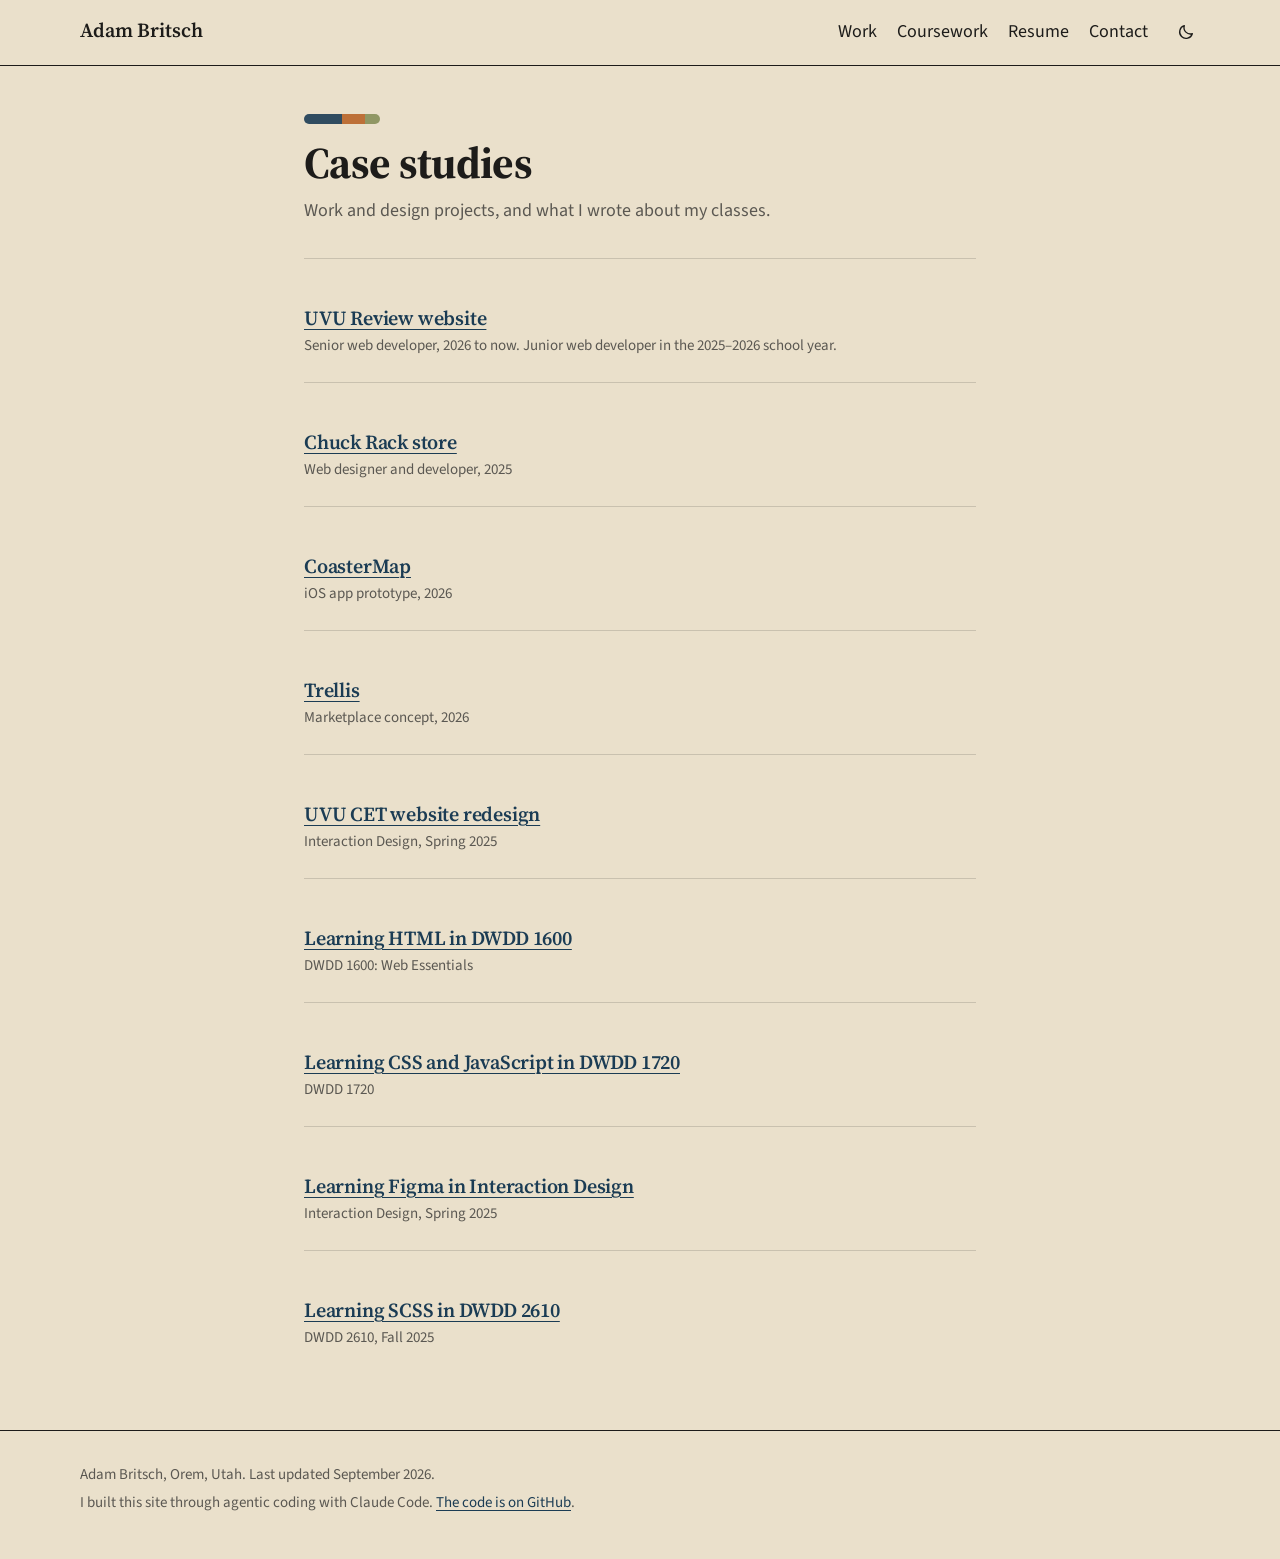
==== commit fcb40fb8: "Take both colours off the poster, and a switch between them The page is #eae0cb now - the cream samp" ====
--- a/case-studies/index.html
+++ b/case-studies/index.html
@@ -10,6 +10,7 @@
     <link rel="preconnect" href="https://fonts.googleapis.com">
     <link rel="preconnect" href="https://fonts.gstatic.com" crossorigin>
     <link href="https://fonts.googleapis.com/css2?family=Source+Sans+3:wght@400;600&family=Source+Serif+4:opsz,wght@8..60,600;8..60,700&display=swap" rel="stylesheet">
+    <script src="../js/theme.js"></script>
     <link href="../css/styles.min.css" rel="stylesheet">
 
     <link rel="apple-touch-icon" sizes="180x180" href="../apple-touch-icon.png?v=2">
@@ -31,6 +32,11 @@
                     <li><a href="../index.html#contact">Contact</a></li>
                 </ul>
             </nav>
+                <button class="theme-toggle" type="button" aria-pressed="false">
+                    <svg class="theme-toggle__icon theme-toggle__icon--sun" viewBox="0 0 24 24" width="18" height="18" fill="none" stroke="currentColor" stroke-width="1.8" stroke-linecap="round" aria-hidden="true" focusable="false"><circle cx="12" cy="12" r="4.2"/><path d="M12 2.4v2.6M12 19v2.6M4.2 4.2l1.9 1.9M17.9 17.9l1.9 1.9M2.4 12H5M19 12h2.6M4.2 19.8l1.9-1.9M17.9 6.1l1.9-1.9"/></svg>
+                    <svg class="theme-toggle__icon theme-toggle__icon--moon" viewBox="0 0 24 24" width="18" height="18" fill="none" stroke="currentColor" stroke-width="1.8" stroke-linecap="round" stroke-linejoin="round" aria-hidden="true" focusable="false"><path d="M20.4 14.3A8.6 8.6 0 0 1 9.7 3.6a8.6 8.6 0 1 0 10.7 10.7Z"/></svg>
+                    <span class="theme-toggle__label">Dark mode</span>
+                </button>
         </div>
     </header>
 
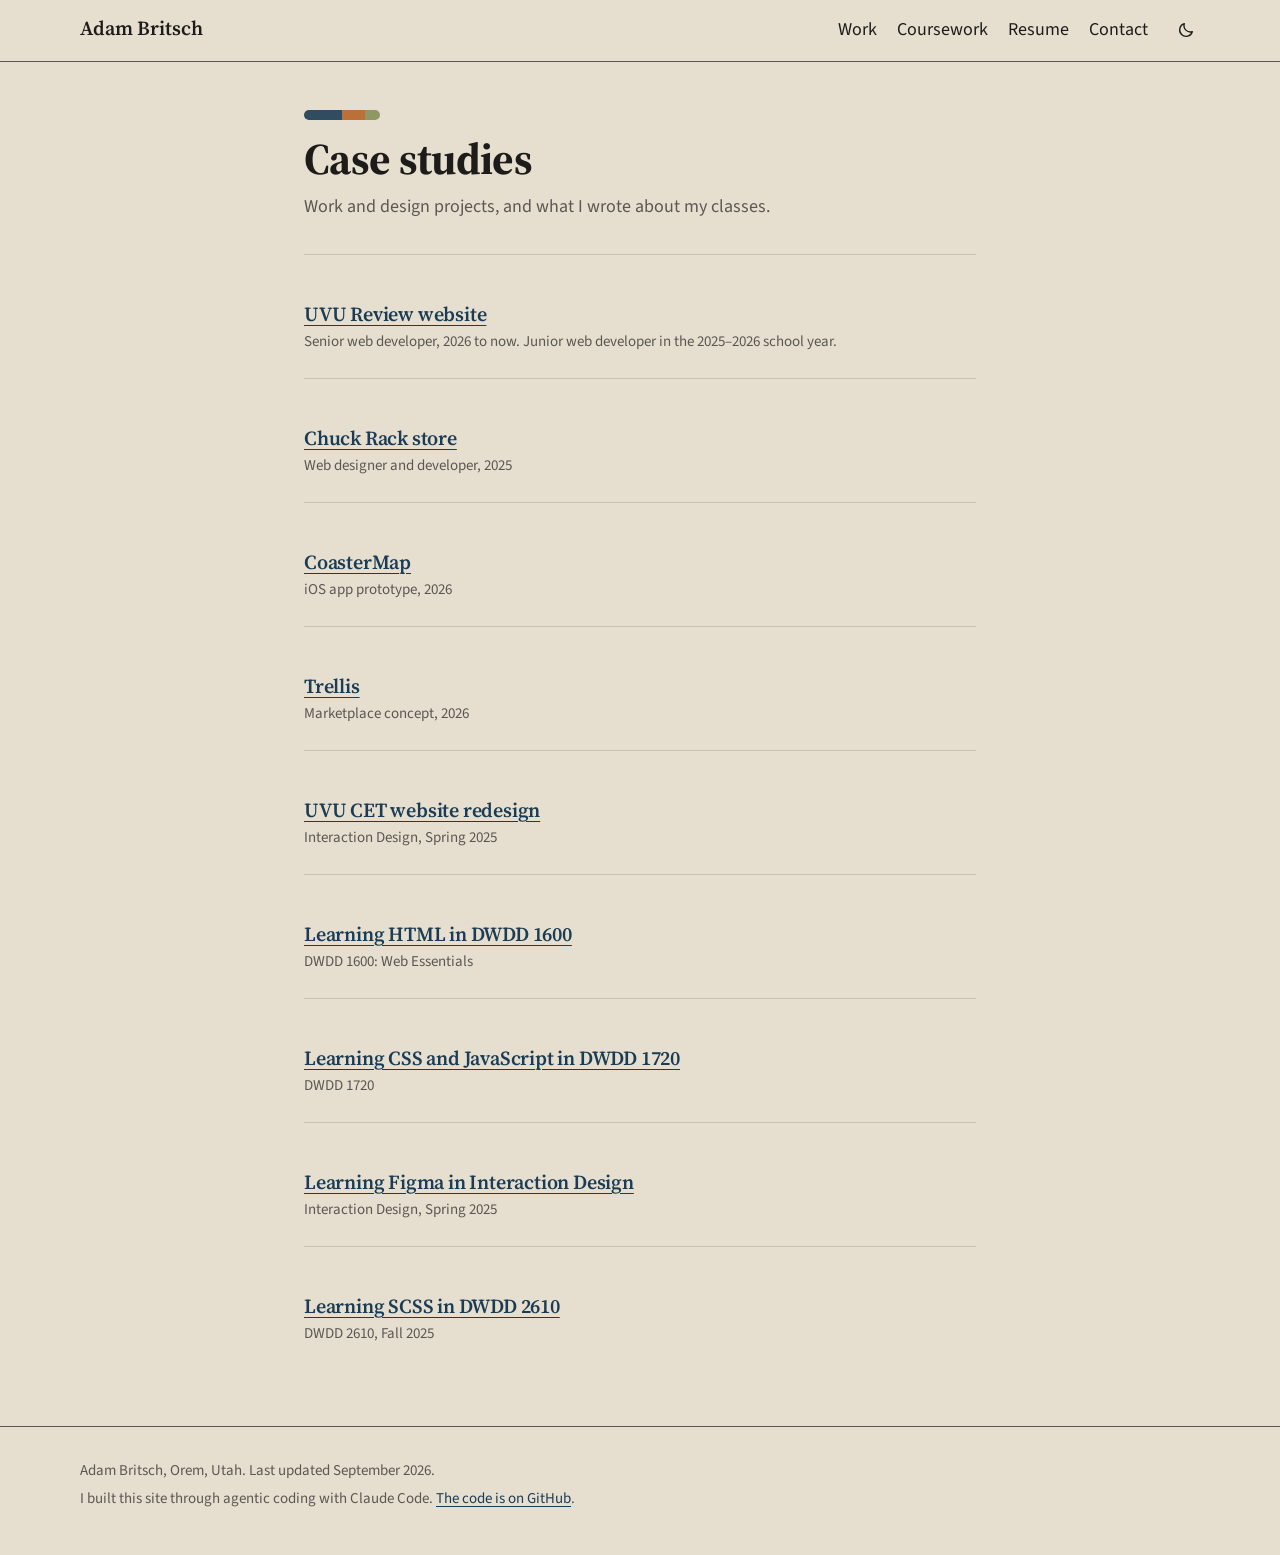
==== commit e5ec6575: "Say who this is and how it fits together, in a form a crawler reads The pages carried a title and a " ====
--- a/case-studies/index.html
+++ b/case-studies/index.html
@@ -6,6 +6,52 @@
     <title>Case studies | Adam Britsch</title>
     <meta name="description" content="Case studies by Adam Britsch: the UVU Review website, the Chuck Rack store, and write-ups from his Web Design and Development classes.">
     <meta name="author" content="Adam Britsch">
+
+    <link rel="canonical" href="https://adamkbritsch.github.io/Portfolio/case-studies/index.html">
+
+    <meta property="og:type" content="website">
+    <meta property="og:title" content="Case studies">
+    <meta property="og:description" content="Case studies by Adam Britsch: the UVU Review website, the Chuck Rack store, and write-ups from his Web Design and Development classes.">
+    <meta property="og:url" content="https://adamkbritsch.github.io/Portfolio/case-studies/index.html">
+    <meta property="og:image" content="https://adamkbritsch.github.io/Portfolio/images/adam-britsch.jpg">
+
+    <script type="application/ld+json">
+{
+                "@context": "https://schema.org",
+                "@graph": [
+                        {
+                                "@type": "CollectionPage",
+                                "@id": "https://adamkbritsch.github.io/Portfolio/case-studies/index.html#page",
+                                "url": "https://adamkbritsch.github.io/Portfolio/case-studies/index.html",
+                                "name": "Case studies | Adam Britsch",
+                                "description": "Case studies by Adam Britsch: the UVU Review website, the Chuck Rack store, and write-ups from his Web Design and Development classes.",
+                                "isPartOf": {
+                                        "@id": "https://adamkbritsch.github.io/Portfolio/#site"
+                                },
+                                "about": {
+                                        "@id": "https://adamkbritsch.github.io/Portfolio/#adam"
+                                }
+                        },
+                        {
+                                "@type": "BreadcrumbList",
+                                "itemListElement": [
+                                        {
+                                                "@type": "ListItem",
+                                                "position": 1,
+                                                "name": "Home",
+                                                "item": "https://adamkbritsch.github.io/Portfolio/"
+                                        },
+                                        {
+                                                "@type": "ListItem",
+                                                "position": 2,
+                                                "name": "Case studies",
+                                                "item": "https://adamkbritsch.github.io/Portfolio/case-studies/"
+                                        }
+                                ]
+                        }
+                ]
+        }
+    </script>
 
     <link rel="preconnect" href="https://fonts.googleapis.com">
     <link rel="preconnect" href="https://fonts.gstatic.com" crossorigin>
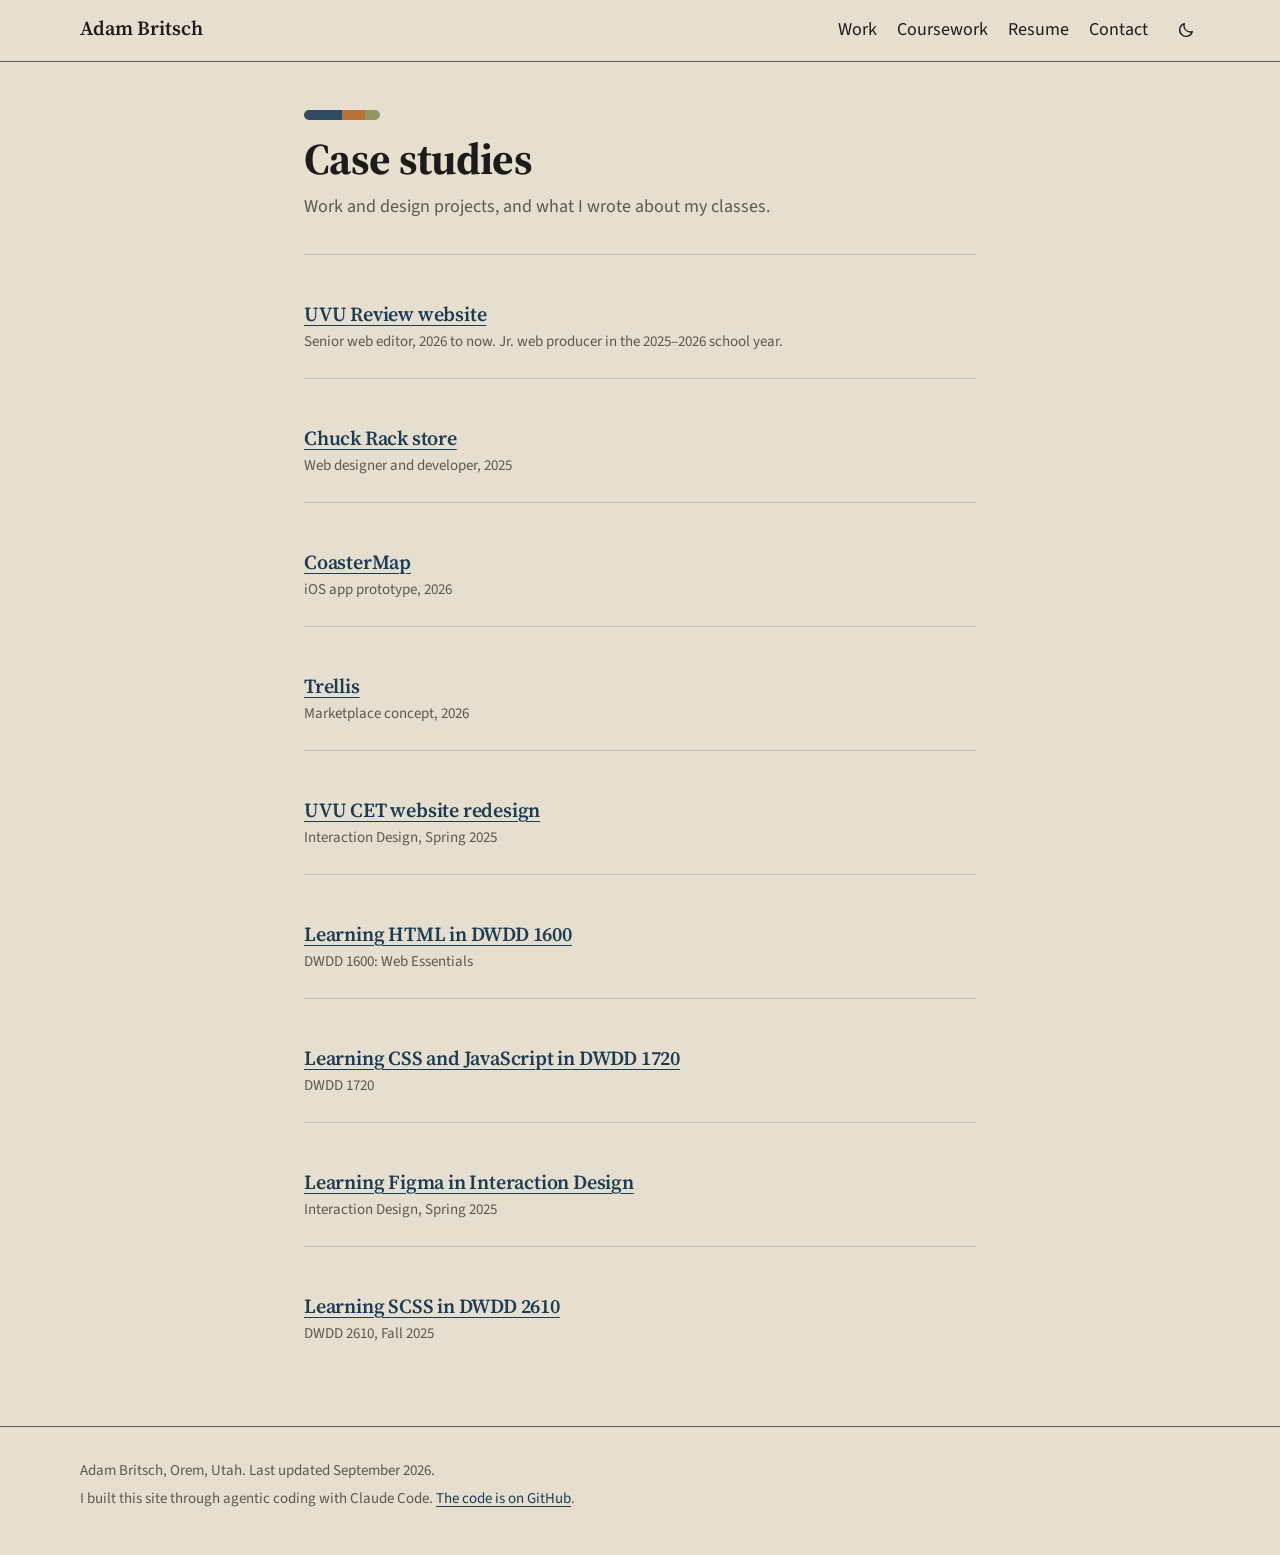
==== commit 072e6f88: "Call the newspaper job what the newspaper calls it The site said "senior web developer at the UVU Re" ====
--- a/case-studies/index.html
+++ b/case-studies/index.html
@@ -93,7 +93,7 @@
         <ul class="study-list">
             <li>
                 <h2><a href="uvu-review.html">UVU Review website</a></h2>
-                <p class="meta">Senior web developer, 2026 to now. Junior web developer in the 2025–2026 school year.</p>
+                <p class="meta">Senior web editor, 2026 to now. Jr. web producer in the 2025–2026 school year.</p>
             </li>
             <li>
                 <h2><a href="case-study-01.html">Chuck Rack store</a></h2>
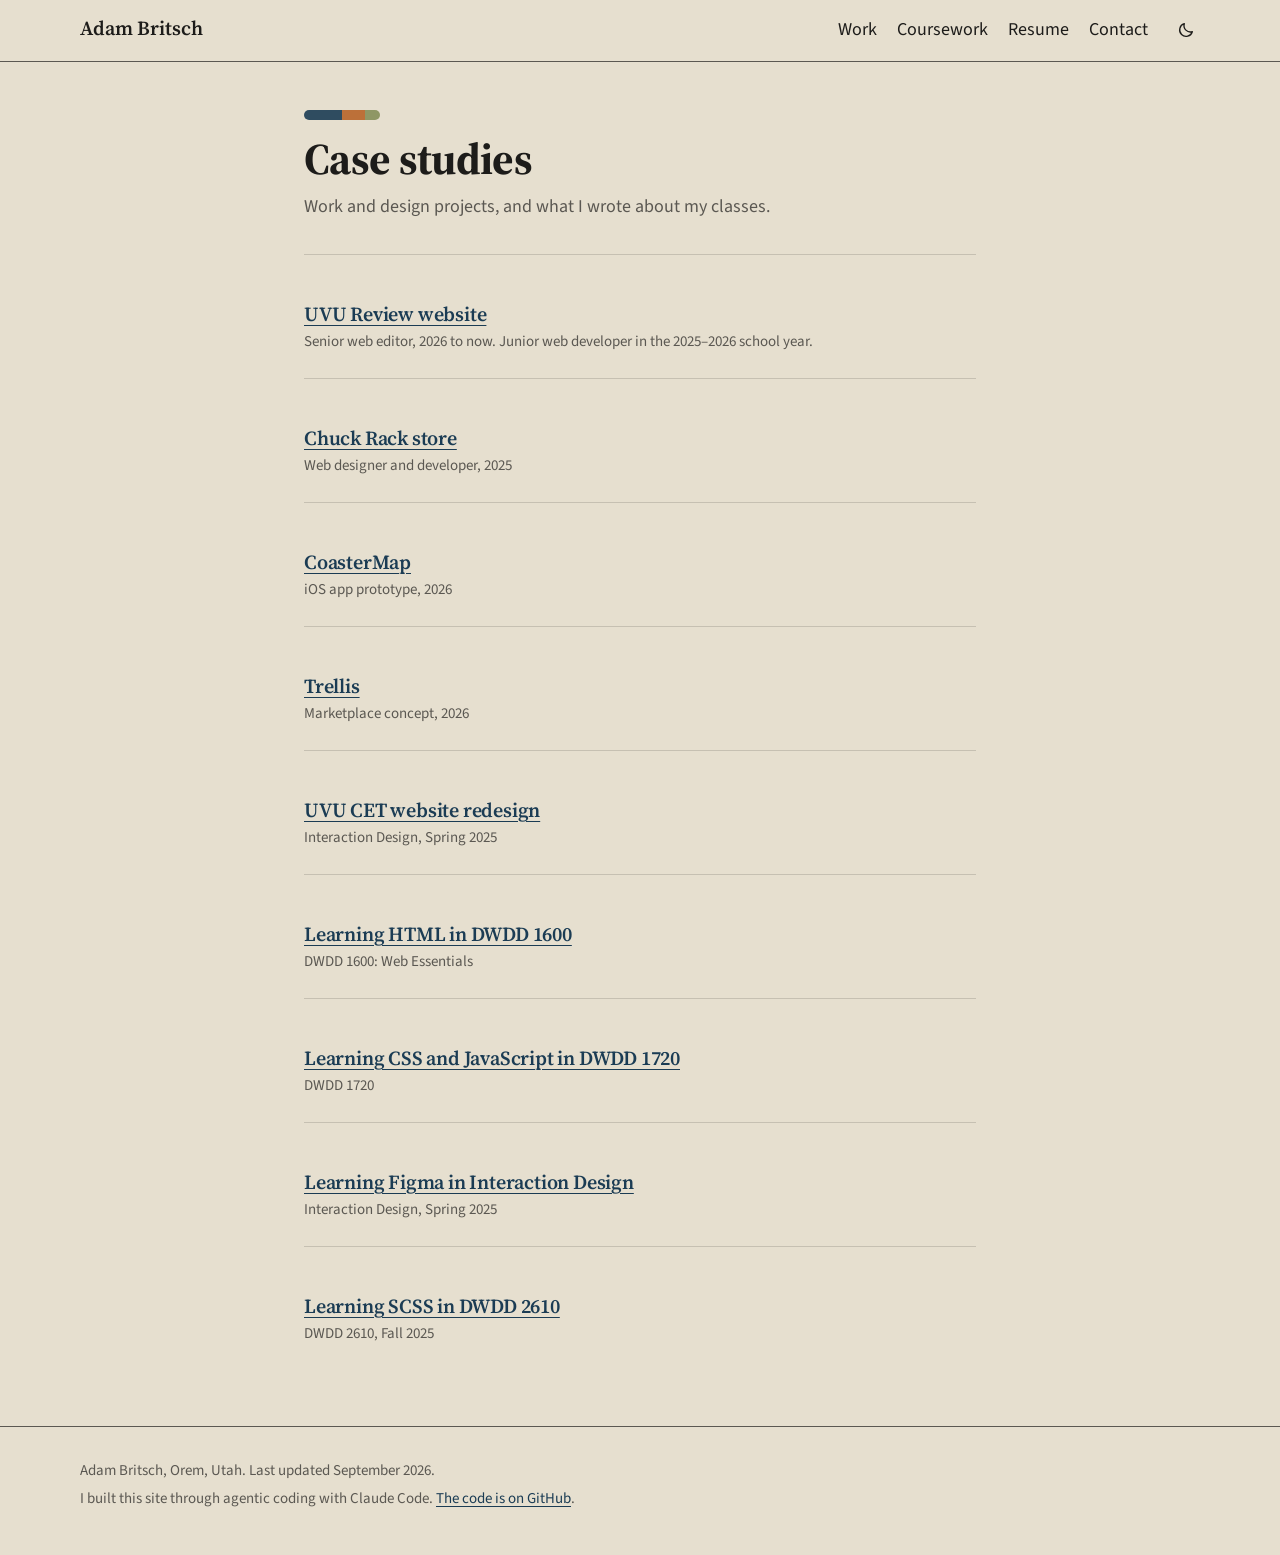
==== commit 1c9ff54f: "Keep junior web developer for the 2025-26 role I had taken the newspaper's wording for both roles on" ====
--- a/case-studies/index.html
+++ b/case-studies/index.html
@@ -93,7 +93,7 @@
         <ul class="study-list">
             <li>
                 <h2><a href="uvu-review.html">UVU Review website</a></h2>
-                <p class="meta">Senior web editor, 2026 to now. Jr. web producer in the 2025–2026 school year.</p>
+                <p class="meta">Senior web editor, 2026 to now. Junior web developer in the 2025–2026 school year.</p>
             </li>
             <li>
                 <h2><a href="case-study-01.html">Chuck Rack store</a></h2>
